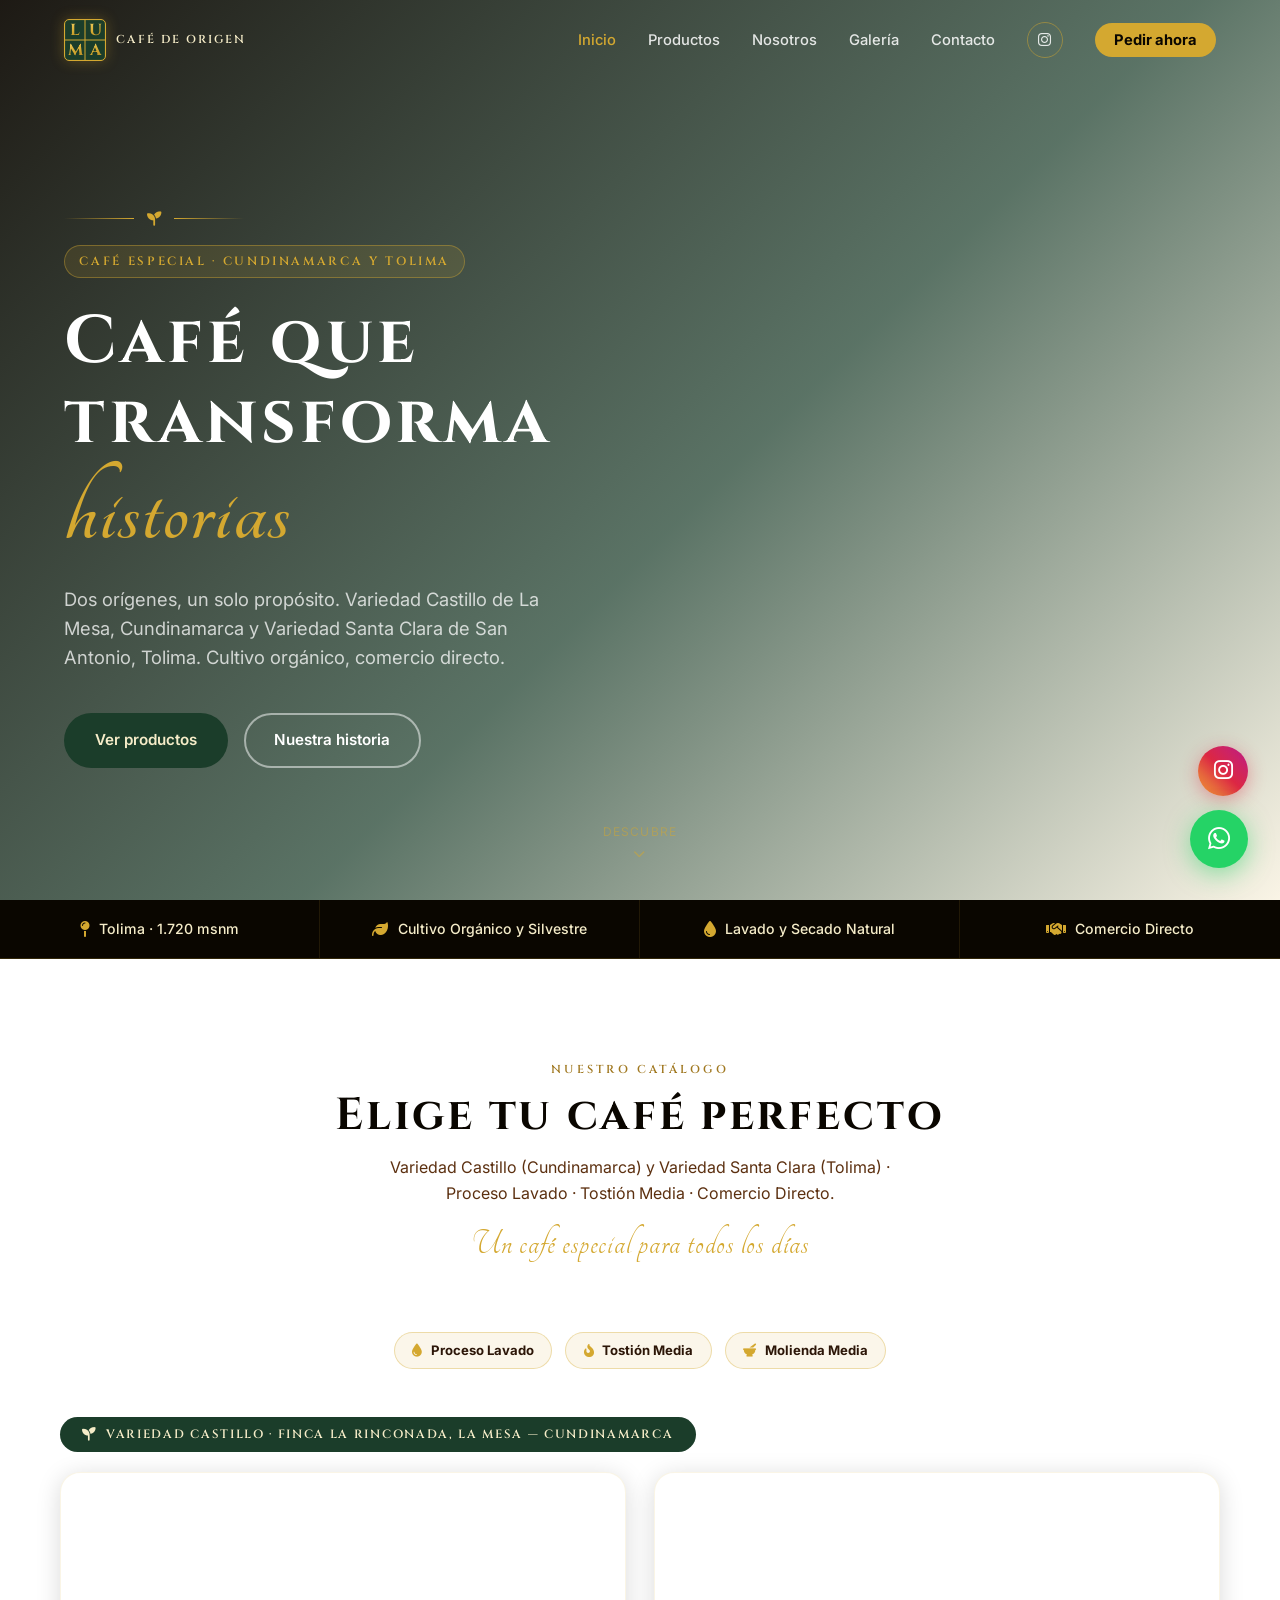
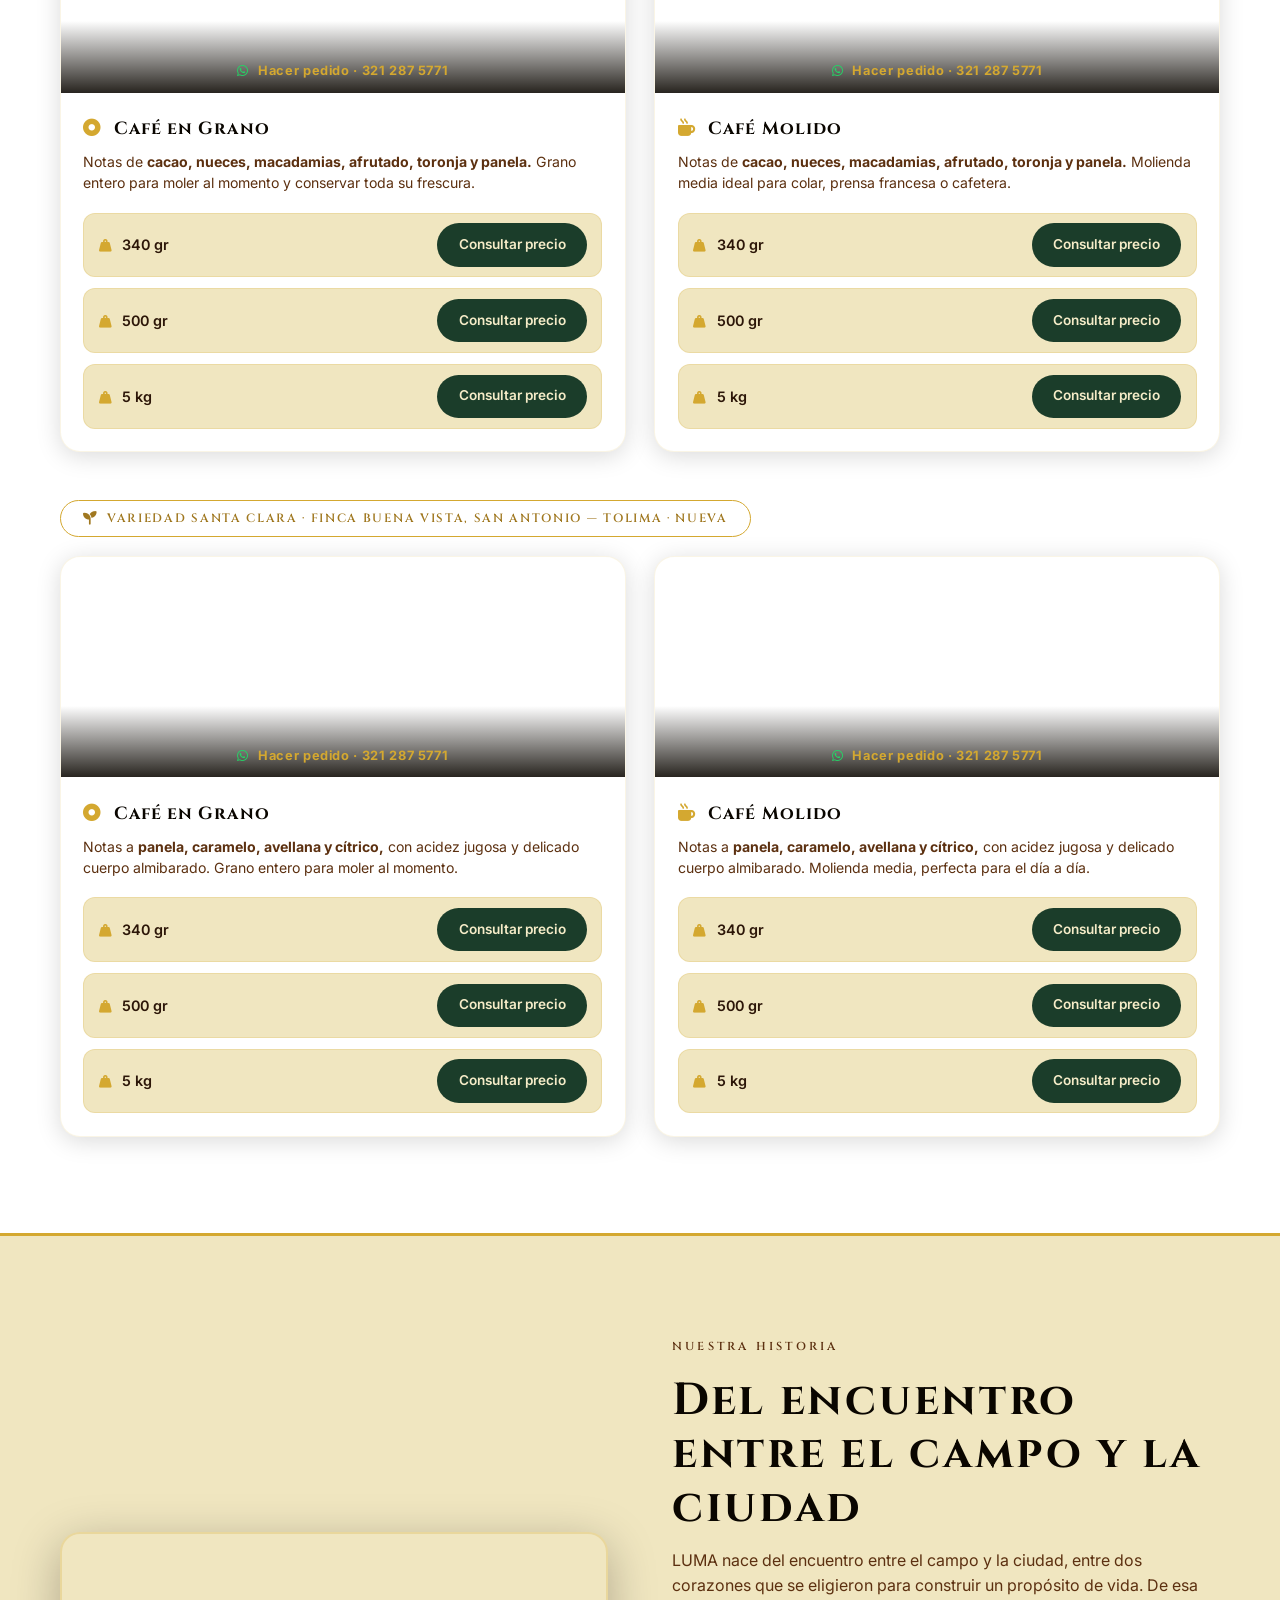
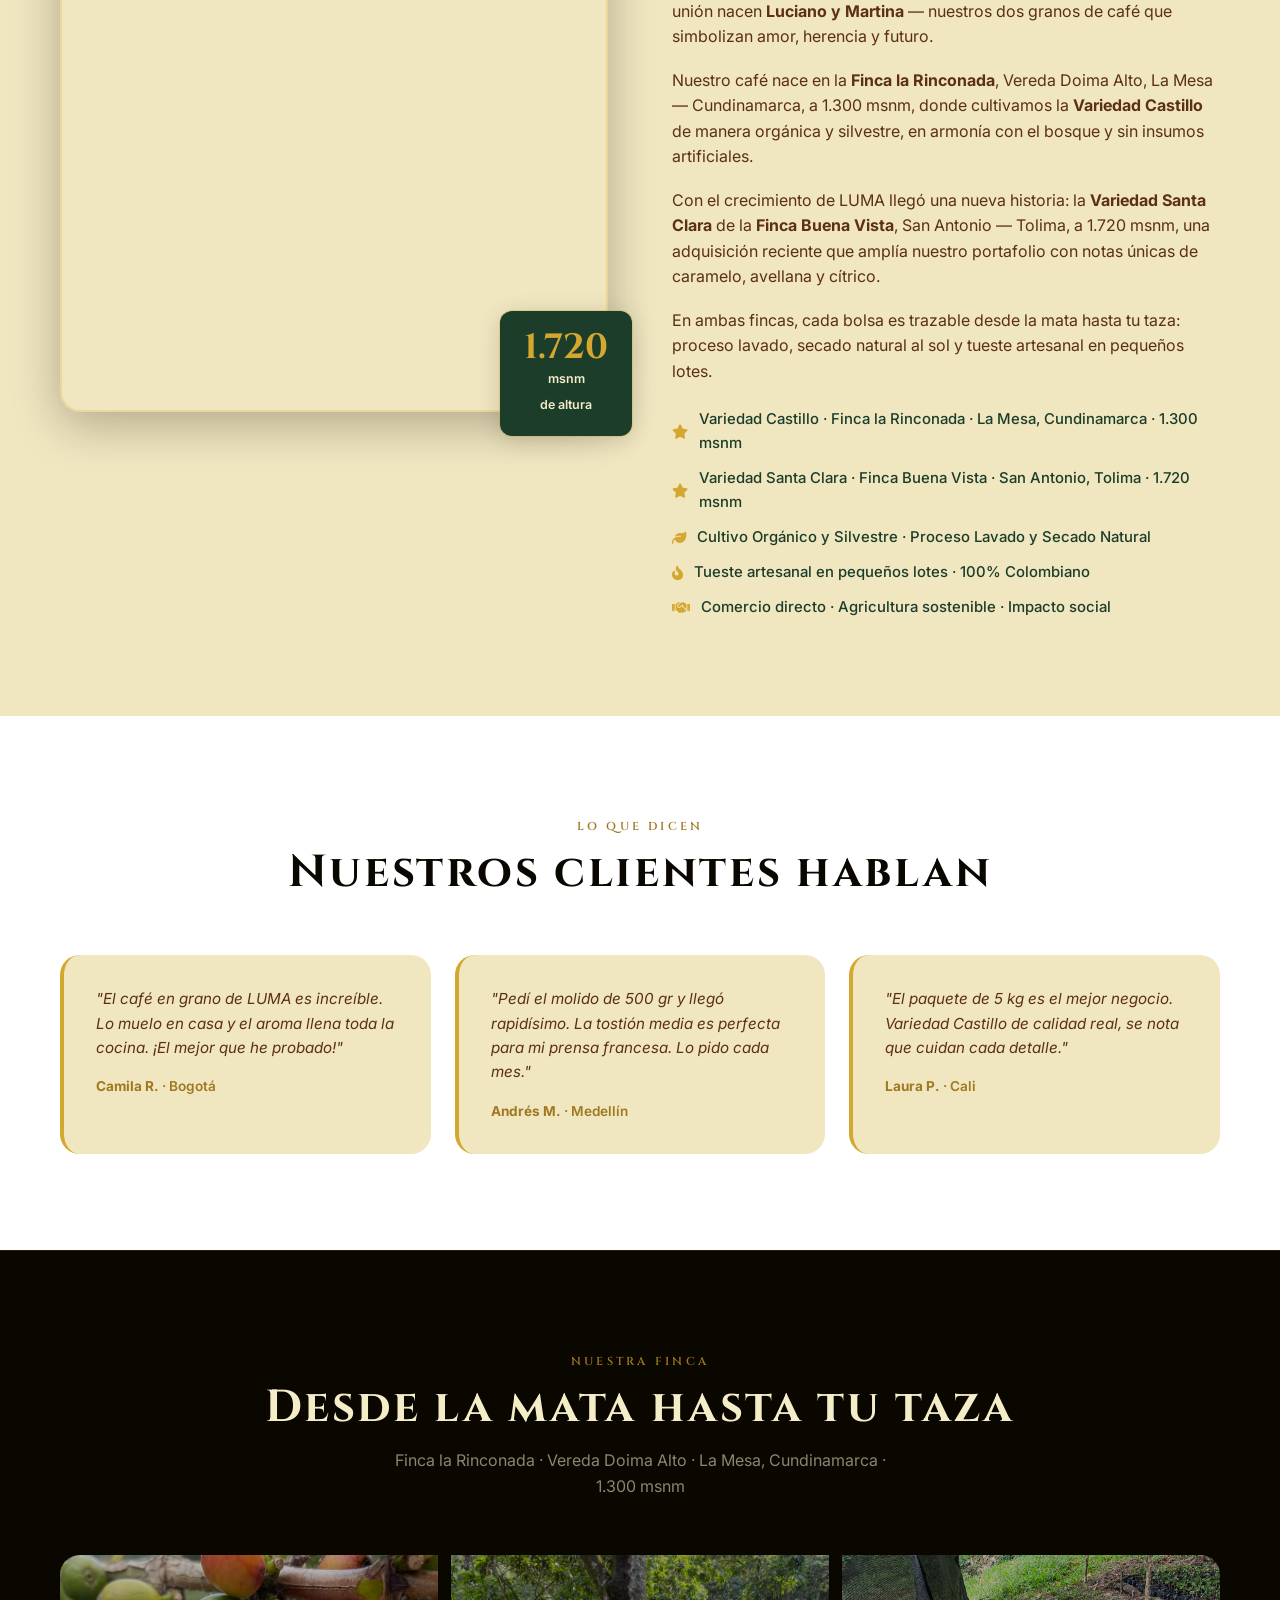
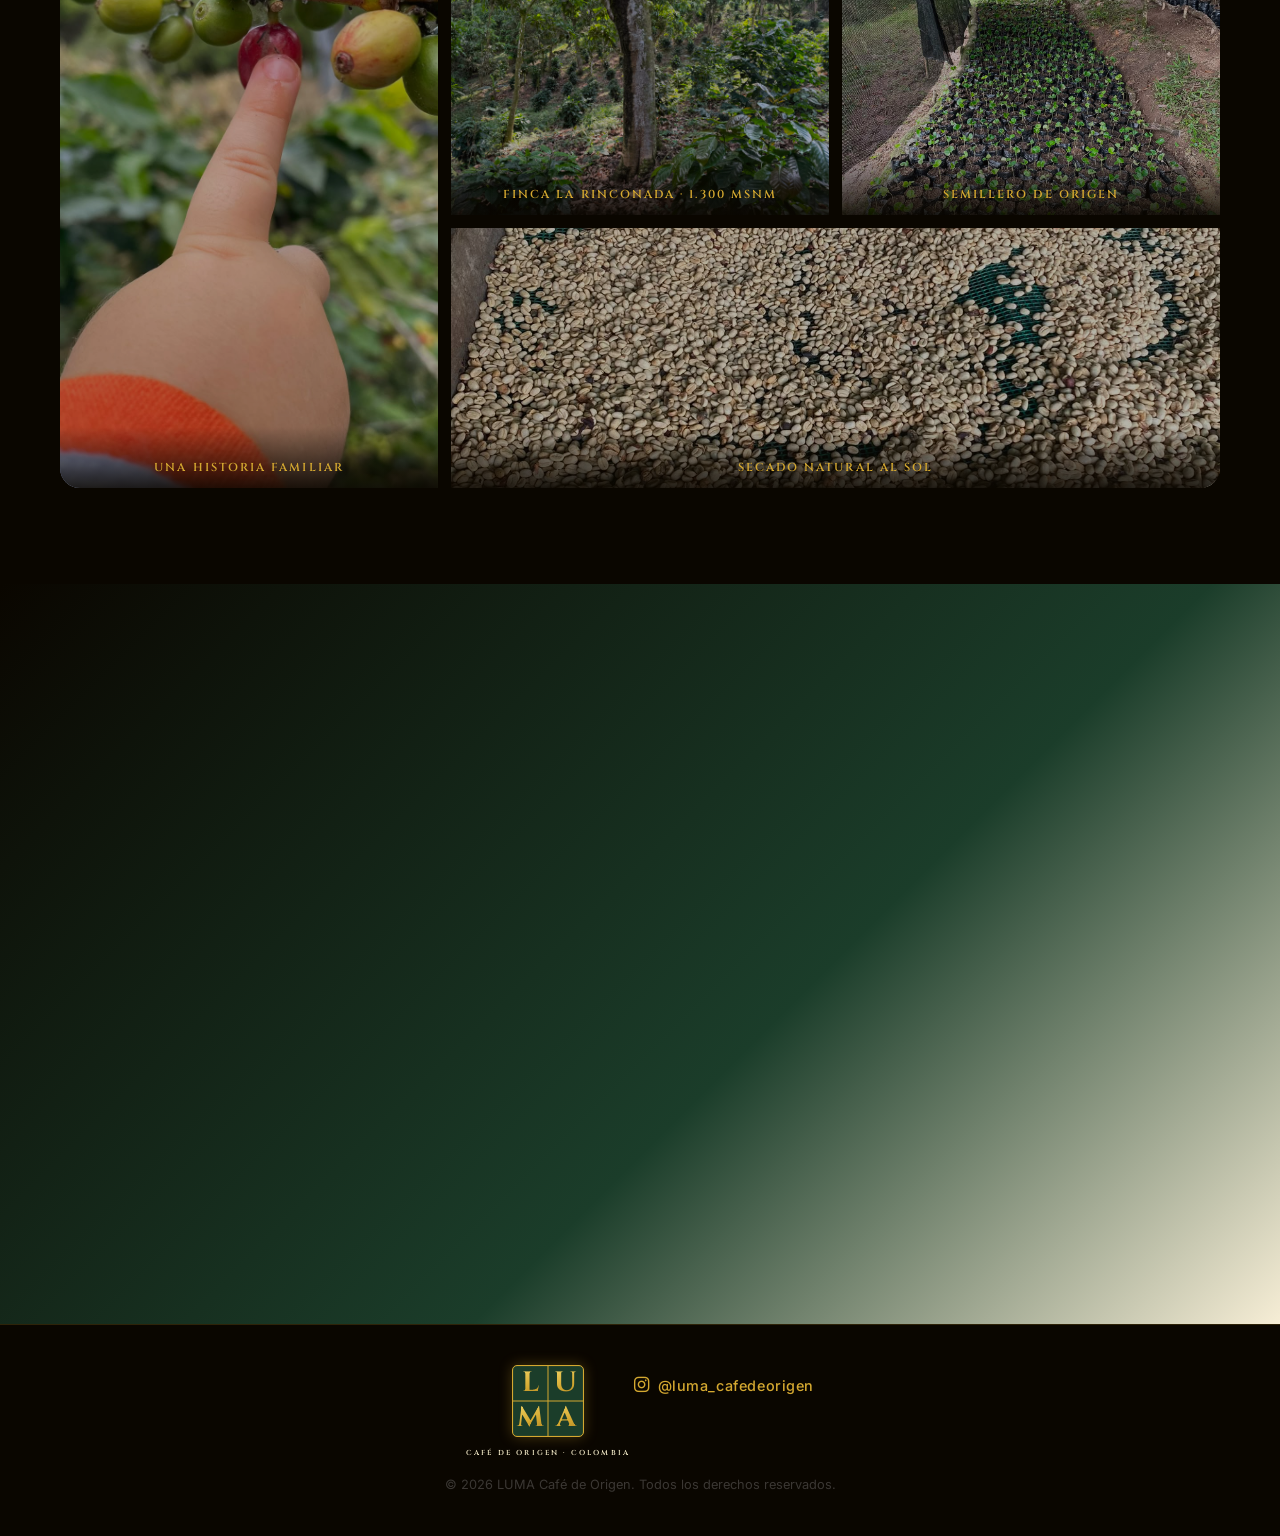
==== LUMA-CAFE-DE-ORIGEN/index.html @ 2eb6f412 "Add files via upload Add LUMA files at root" ====
<!DOCTYPE html>
<html lang="es">
<head>
  <meta charset="UTF-8" />
  <meta name="viewport" content="width=device-width, initial-scale=1.0" />
  <title>LUMA · Café de Origen</title>
  <meta name="description" content="LUMA Café de Origen — Granos seleccionados, tostados con amor. Descubre el sabor auténtico del café de origen." />
  <link rel="preconnect" href="https://fonts.googleapis.com" />
  <link rel="preconnect" href="https://fonts.gstatic.com" crossorigin />
  <link href="https://fonts.googleapis.com/css2?family=Cinzel:wght@400;600;700;900&family=Cinzel+Decorative:wght@700;900&family=Tangerine:wght@700&family=Inter:wght@300;400;500;600&display=swap" rel="stylesheet" />
  <link rel="stylesheet" href="https://cdnjs.cloudflare.com/ajax/libs/font-awesome/6.5.0/css/all.min.css" />
  <link rel="stylesheet" href="css/styles.css" />
</head>
<body>

  <!-- NAV -->
  <nav class="nav" id="nav">
    <a href="#inicio" class="nav__logo">
      <span class="logo-grid">
        <span class="logo-grid__cell">L</span>
        <span class="logo-grid__cell">U</span>
        <span class="logo-grid__cell">M</span>
        <span class="logo-grid__cell">A</span>
      </span>
      <span class="logo-wordmark">Café de Origen</span>
    </a>
    <button class="nav__toggle" id="navToggle" aria-label="Abrir menú">
      <span></span><span></span><span></span>
    </button>
    <ul class="nav__links" id="navLinks">
      <li><a href="#inicio">Inicio</a></li>
      <li><a href="#productos">Productos</a></li>
      <li><a href="#nosotros">Nosotros</a></li>
      <li><a href="#galeria">Galería</a></li>
      <li><a href="#contacto">Contacto</a></li>
      <li><a href="https://instagram.com/luma_cafedeorigen" target="_blank" rel="noopener" class="nav__ig" aria-label="Instagram"><i class="fa-brands fa-instagram"></i></a></li>
      <li><a href="#contacto" class="nav__cta">Pedir ahora</a></li>
    </ul>
  </nav>

  <!-- HERO -->
  <section class="hero" id="inicio">
    <div class="hero__overlay"></div>
    <div class="hero__content">
      <div class="hero__ornament">
        <span></span><i class="fa-solid fa-seedling"></i><span></span>
      </div>
      <p class="hero__label">Café Especial · Cundinamarca y Tolima</p>
      <h1 class="hero__title">Café que transforma<br /><em>historias</em></h1>
      <p class="hero__subtitle">Dos orígenes, un solo propósito. Variedad Castillo de La Mesa, Cundinamarca y Variedad Santa Clara de San Antonio, Tolima. Cultivo orgánico, comercio directo.</p>
      <div class="hero__actions">
        <a href="#productos" class="btn btn--primary">Ver productos</a>
        <a href="#nosotros" class="btn btn--ghost">Nuestra historia</a>
      </div>
    </div>
    <div class="hero__scroll">
      <span>Descubre</span>
      <i class="fa-solid fa-chevron-down"></i>
    </div>
  </section>

  <!-- BAND -->
  <div class="band">
    <div class="band__item"><i class="fa-solid fa-map-pin"></i> Tolima · 1.720 msnm</div>
    <div class="band__item"><i class="fa-solid fa-leaf"></i> Cultivo Orgánico y Silvestre</div>
    <div class="band__item"><i class="fa-solid fa-droplet"></i> Lavado y Secado Natural</div>
    <div class="band__item"><i class="fa-solid fa-handshake"></i> Comercio Directo</div>
  </div>

  <!-- PRODUCTOS -->
  <section class="section" id="productos">
    <div class="container">
      <div class="section__header">
        <p class="section__label">Nuestro catálogo</p>
        <h2 class="section__title">Elige tu café perfecto</h2>
        <p class="section__sub">Variedad Castillo (Cundinamarca) y Variedad Santa Clara (Tolima) · Proceso Lavado · Tostión Media · Comercio Directo.</p>
        <p class="section__everyday">Un café especial para todos los días</p>
      </div>
      <div class="product__specs-banner">
        <span><i class="fa-solid fa-droplet"></i> Proceso Lavado</span>
        <span><i class="fa-solid fa-fire-flame-curved"></i> Tostión Media</span>
        <span><i class="fa-solid fa-mortar-pestle"></i> Molienda Media</span>
      </div>

      <!-- VARIEDAD CASTILLO -->
      <div class="variety-group">
        <div class="variety-header">
          <span class="variety-tag"><i class="fa-solid fa-seedling"></i> Variedad Castillo · Finca la Rinconada, La Mesa — Cundinamarca</span>
        </div>
        <div class="products__grid products__grid--two">

          <article class="card">
            <div class="card__img card__img--grano">
              <a class="card__order-cta" href="https://wa.me/573212875771?text=Hola%2C%20quiero%20pedir%20Caf%C3%A9%20LUMA%20Castillo%20en%20Grano%20%F0%9F%99%8C" target="_blank" rel="noopener"><i class="fa-brands fa-whatsapp"></i> Hacer pedido · 321 287 5771</a>
            </div>
            <div class="card__body">
              <h3 class="card__name"><i class="fa-solid fa-circle-dot"></i> Café en Grano</h3>
              <p class="card__desc">Notas de <strong>cacao, nueces, macadamias, afrutado, toronja y panela.</strong> Grano entero para moler al momento y conservar toda su frescura.</p>
              <div class="card__sizes">
                <div class="size-row">
                  <span class="size-label"><i class="fa-solid fa-weight-hanging"></i> 340 gr</span>
                  <a href="https://wa.me/573212875771?text=Hola%2C%20quiero%20consultar%20el%20precio%20del%20Caf%C3%A9%20LUMA%20Castillo%20en%20Grano%20-%20340%20gr%20%F0%9F%99%8C" target="_blank" rel="noopener" class="btn btn--sm">Consultar precio</a>
                </div>
                <div class="size-row">
                  <span class="size-label"><i class="fa-solid fa-weight-hanging"></i> 500 gr</span>
                  <a href="https://wa.me/573212875771?text=Hola%2C%20quiero%20consultar%20el%20precio%20del%20Caf%C3%A9%20LUMA%20Castillo%20en%20Grano%20-%20500%20gr%20%F0%9F%99%8C" target="_blank" rel="noopener" class="btn btn--sm">Consultar precio</a>
                </div>
                <div class="size-row">
                  <span class="size-label"><i class="fa-solid fa-weight-hanging"></i> 5 kg</span>
                  <a href="https://wa.me/573212875771?text=Hola%2C%20quiero%20consultar%20el%20precio%20del%20Caf%C3%A9%20LUMA%20Castillo%20en%20Grano%20-%205%20kg%20%F0%9F%99%8C" target="_blank" rel="noopener" class="btn btn--sm">Consultar precio</a>
                </div>
              </div>
            </div>
          </article>

          <article class="card">
            <div class="card__img card__img--molido">
              <a class="card__order-cta" href="https://wa.me/573212875771?text=Hola%2C%20quiero%20pedir%20Caf%C3%A9%20LUMA%20Castillo%20Molido%20%F0%9F%99%8C" target="_blank" rel="noopener"><i class="fa-brands fa-whatsapp"></i> Hacer pedido · 321 287 5771</a>
            </div>
            <div class="card__body">
              <h3 class="card__name"><i class="fa-solid fa-mug-hot"></i> Café Molido</h3>
              <p class="card__desc">Notas de <strong>cacao, nueces, macadamias, afrutado, toronja y panela.</strong> Molienda media ideal para colar, prensa francesa o cafetera.</p>
              <div class="card__sizes">
                <div class="size-row">
                  <span class="size-label"><i class="fa-solid fa-weight-hanging"></i> 340 gr</span>
                  <a href="https://wa.me/573212875771?text=Hola%2C%20quiero%20consultar%20el%20precio%20del%20Caf%C3%A9%20LUMA%20Castillo%20Molido%20-%20340%20gr%20%F0%9F%99%8C" target="_blank" rel="noopener" class="btn btn--sm">Consultar precio</a>
                </div>
                <div class="size-row">
                  <span class="size-label"><i class="fa-solid fa-weight-hanging"></i> 500 gr</span>
                  <a href="https://wa.me/573212875771?text=Hola%2C%20quiero%20consultar%20el%20precio%20del%20Caf%C3%A9%20LUMA%20Castillo%20Molido%20-%20500%20gr%20%F0%9F%99%8C" target="_blank" rel="noopener" class="btn btn--sm">Consultar precio</a>
                </div>
                <div class="size-row">
                  <span class="size-label"><i class="fa-solid fa-weight-hanging"></i> 5 kg</span>
                  <a href="https://wa.me/573212875771?text=Hola%2C%20quiero%20consultar%20el%20precio%20del%20Caf%C3%A9%20LUMA%20Castillo%20Molido%20-%205%20kg%20%F0%9F%99%8C" target="_blank" rel="noopener" class="btn btn--sm">Consultar precio</a>
                </div>
              </div>
            </div>
          </article>

        </div>
      </div>

      <!-- VARIEDAD SANTA CLARA -->
      <div class="variety-group">
        <div class="variety-header">
          <span class="variety-tag variety-tag--alt"><i class="fa-solid fa-seedling"></i> Variedad Santa Clara · Finca Buena Vista, San Antonio — Tolima · Nueva</span>
        </div>
        <div class="products__grid products__grid--two">

          <article class="card">
            <div class="card__img card__img--sc-grano">
              <a class="card__order-cta" href="https://wa.me/573212875771?text=Hola%2C%20quiero%20pedir%20Caf%C3%A9%20LUMA%20Santa%20Clara%20en%20Grano%20%F0%9F%99%8C" target="_blank" rel="noopener"><i class="fa-brands fa-whatsapp"></i> Hacer pedido · 321 287 5771</a>
            </div>
            <div class="card__body">
              <h3 class="card__name"><i class="fa-solid fa-circle-dot"></i> Café en Grano</h3>
              <p class="card__desc">Notas a <strong>panela, caramelo, avellana y cítrico,</strong> con acidez jugosa y delicado cuerpo almibarado. Grano entero para moler al momento.</p>
              <div class="card__sizes">
                <div class="size-row">
                  <span class="size-label"><i class="fa-solid fa-weight-hanging"></i> 340 gr</span>
                  <a href="https://wa.me/573212875771?text=Hola%2C%20quiero%20consultar%20el%20precio%20del%20Caf%C3%A9%20LUMA%20Santa%20Clara%20en%20Grano%20-%20340%20gr%20%F0%9F%99%8C" target="_blank" rel="noopener" class="btn btn--sm">Consultar precio</a>
                </div>
                <div class="size-row">
                  <span class="size-label"><i class="fa-solid fa-weight-hanging"></i> 500 gr</span>
                  <a href="https://wa.me/573212875771?text=Hola%2C%20quiero%20consultar%20el%20precio%20del%20Caf%C3%A9%20LUMA%20Santa%20Clara%20en%20Grano%20-%20500%20gr%20%F0%9F%99%8C" target="_blank" rel="noopener" class="btn btn--sm">Consultar precio</a>
                </div>
                <div class="size-row">
                  <span class="size-label"><i class="fa-solid fa-weight-hanging"></i> 5 kg</span>
                  <a href="https://wa.me/573212875771?text=Hola%2C%20quiero%20consultar%20el%20precio%20del%20Caf%C3%A9%20LUMA%20Santa%20Clara%20en%20Grano%20-%205%20kg%20%F0%9F%99%8C" target="_blank" rel="noopener" class="btn btn--sm">Consultar precio</a>
                </div>
              </div>
            </div>
          </article>

          <article class="card">
            <div class="card__img card__img--sc-molido">
              <a class="card__order-cta" href="https://wa.me/573212875771?text=Hola%2C%20quiero%20pedir%20Caf%C3%A9%20LUMA%20Santa%20Clara%20Molido%20%F0%9F%99%8C" target="_blank" rel="noopener"><i class="fa-brands fa-whatsapp"></i> Hacer pedido · 321 287 5771</a>
            </div>
            <div class="card__body">
              <h3 class="card__name"><i class="fa-solid fa-mug-hot"></i> Café Molido</h3>
              <p class="card__desc">Notas a <strong>panela, caramelo, avellana y cítrico,</strong> con acidez jugosa y delicado cuerpo almibarado. Molienda media, perfecta para el día a día.</p>
              <div class="card__sizes">
                <div class="size-row">
                  <span class="size-label"><i class="fa-solid fa-weight-hanging"></i> 340 gr</span>
                  <a href="https://wa.me/573212875771?text=Hola%2C%20quiero%20consultar%20el%20precio%20del%20Caf%C3%A9%20LUMA%20Santa%20Clara%20Molido%20-%20340%20gr%20%F0%9F%99%8C" target="_blank" rel="noopener" class="btn btn--sm">Consultar precio</a>
                </div>
                <div class="size-row">
                  <span class="size-label"><i class="fa-solid fa-weight-hanging"></i> 500 gr</span>
                  <a href="https://wa.me/573212875771?text=Hola%2C%20quiero%20consultar%20el%20precio%20del%20Caf%C3%A9%20LUMA%20Santa%20Clara%20Molido%20-%20500%20gr%20%F0%9F%99%8C" target="_blank" rel="noopener" class="btn btn--sm">Consultar precio</a>
                </div>
                <div class="size-row">
                  <span class="size-label"><i class="fa-solid fa-weight-hanging"></i> 5 kg</span>
                  <a href="https://wa.me/573212875771?text=Hola%2C%20quiero%20consultar%20el%20precio%20del%20Caf%C3%A9%20LUMA%20Santa%20Clara%20Molido%20-%205%20kg%20%F0%9F%99%8C" target="_blank" rel="noopener" class="btn btn--sm">Consultar precio</a>
                </div>
              </div>
            </div>
          </article>

        </div>
      </div>
    </div>
  </section>

  <!-- NOSOTROS -->
  <section class="about" id="nosotros">
    <div class="container about__grid">
      <div class="about__visual">
        <div class="about__img-wrap">
          <div class="about__img"></div>
          <div class="about__badge-stat">
            <span class="about__num">1.720</span>
            <span class="about__txt">msnm<br/>de altura</span>
          </div>
        </div>
      </div>
      <div class="about__text">
        <p class="section__label">Nuestra historia</p>
        <h2 class="section__title">Del encuentro entre el campo y la ciudad</h2>
        <p>LUMA nace del encuentro entre el campo y la ciudad, entre dos corazones que se eligieron para construir un propósito de vida. De esa unión nacen <strong>Luciano y Martina</strong> — nuestros dos granos de café que simbolizan amor, herencia y futuro.</p>
        <p>Nuestro café nace en la <strong>Finca la Rinconada</strong>, Vereda Doima Alto, La Mesa — Cundinamarca, a 1.300 msnm, donde cultivamos la <strong>Variedad Castillo</strong> de manera orgánica y silvestre, en armonía con el bosque y sin insumos artificiales.</p>
        <p>Con el crecimiento de LUMA llegó una nueva historia: la <strong>Variedad Santa Clara</strong> de la <strong>Finca Buena Vista</strong>, San Antonio — Tolima, a 1.720 msnm, una adquisición reciente que amplía nuestro portafolio con notas únicas de caramelo, avellana y cítrico.</p>
        <p>En ambas fincas, cada bolsa es trazable desde la mata hasta tu taza: proceso lavado, secado natural al sol y tueste artesanal en pequeños lotes.</p>
        <ul class="about__values">
          <li><i class="fa-solid fa-star"></i> Variedad Castillo · Finca la Rinconada · La Mesa, Cundinamarca · 1.300 msnm</li>
          <li><i class="fa-solid fa-star"></i> Variedad Santa Clara · Finca Buena Vista · San Antonio, Tolima · 1.720 msnm</li>
          <li><i class="fa-solid fa-leaf"></i> Cultivo Orgánico y Silvestre · Proceso Lavado y Secado Natural</li>
          <li><i class="fa-solid fa-fire-flame-curved"></i> Tueste artesanal en pequeños lotes · 100% Colombiano</li>
          <li><i class="fa-solid fa-handshake"></i> Comercio directo · Agricultura sostenible · Impacto social</li>
        </ul>
      </div>
    </div>
  </section>

  <!-- TESTIMONIOS -->
  <section class="section testimonials">
    <div class="container">
      <div class="section__header">
        <p class="section__label">Lo que dicen</p>
        <h2 class="section__title">Nuestros clientes hablan</h2>
      </div>
      <div class="testimonials__grid">
        <blockquote class="testi">
          <p>"El café en grano de LUMA es increíble. Lo muelo en casa y el aroma llena toda la cocina. ¡El mejor que he probado!"</p>
          <footer><strong>Camila R.</strong> · Bogotá</footer>
        </blockquote>
        <blockquote class="testi">
          <p>"Pedí el molido de 500 gr y llegó rapidísimo. La tostión media es perfecta para mi prensa francesa. Lo pido cada mes."</p>
          <footer><strong>Andrés M.</strong> · Medellín</footer>
        </blockquote>
        <blockquote class="testi">
          <p>"El paquete de 5 kg es el mejor negocio. Variedad Castillo de calidad real, se nota que cuidan cada detalle."</p>
          <footer><strong>Laura P.</strong> · Cali</footer>
        </blockquote>
      </div>
    </div>
  </section>

  <!-- GALERÍA -->
  <section class="gallery" id="galeria">
    <div class="container">
      <div class="section__header">
        <p class="section__label">Nuestra finca</p>
        <h2 class="section__title">Desde la mata hasta tu taza</h2>
        <p class="section__sub">Finca la Rinconada · Vereda Doima Alto · La Mesa, Cundinamarca · 1.300 msnm</p>
      </div>
      <div class="gallery__grid">
        <div class="gallery__item gallery__item--tall" style="background-image:url('Imagenes/galeria-nino-cereza.jpeg')">
          <div class="gallery__caption">Una historia familiar</div>
        </div>
        <div class="gallery__item" style="background-image:url('Imagenes/galeria-nino.jpeg')">
          <div class="gallery__caption">Finca La Rinconada · 1.300 msnm</div>
        </div>
        <div class="gallery__item" style="background-image:url('Imagenes/galeria-frutos.jpeg')">
          <div class="gallery__caption">Semillero de origen</div>
        </div>
        <div class="gallery__item gallery__item--wide" style="background-image:url('Imagenes/galeria-secado.jpeg')">
          <div class="gallery__caption">Secado natural al sol</div>
        </div>
      </div>
    </div>
  </section>

  <!-- CONTACTO -->
  <section class="contact" id="contacto">
    <div class="container contact__grid">
      <div class="contact__info">
        <p class="section__label">¿Listo para pedir?</p>
        <h2 class="section__title" style="color:#fff;">Escríbenos<br/>por WhatsApp</h2>
        <p style="color:rgba(255,255,255,0.75);">Atendemos pedidos, consultas y envíos personalizados. Respuesta rápida garantizada.</p>
        <a href="https://wa.me/573212875771?text=Hola%2C%20quiero%20pedir%20caf%C3%A9%20LUMA%20%F0%9F%98%8A" target="_blank" rel="noopener" class="btn btn--whatsapp">
          <i class="fa-brands fa-whatsapp"></i> Abrir WhatsApp
        </a>
        <div class="contact__social">
          <a href="https://instagram.com/luma_cafedeorigen" target="_blank" rel="noopener" class="contact__ig-link" aria-label="Instagram">
            <i class="fa-brands fa-instagram"></i>
            <span>@luma_cafedeorigen</span>
          </a>
        </div>
      </div>
      <form class="contact__form" id="contactForm">
        <h3>Envíanos un mensaje</h3>
        <div class="form__group">
          <label for="nombre">Nombre</label>
          <input type="text" id="nombre" name="nombre" placeholder="Tu nombre" required />
        </div>
        <div class="form__group">
          <label for="email">Correo</label>
          <input type="email" id="email" name="email" placeholder="tu@correo.com" required />
        </div>
        <div class="form__group">
          <label for="mensaje">Mensaje</label>
          <textarea id="mensaje" name="mensaje" rows="4" placeholder="¿Qué café te interesa?" required></textarea>
        </div>
        <button type="submit" class="btn btn--primary btn--full">Enviar mensaje <i class="fa-solid fa-paper-plane"></i></button>
        <p class="form__notice" id="formNotice"></p>
      </form>
    </div>
  </section>

  <!-- FOOTER -->
  <footer class="footer">
    <div class="container footer__inner">
      <div class="footer__logo">
        <span class="logo-grid logo-grid--lg">
          <span class="logo-grid__cell">L</span>
          <span class="logo-grid__cell">U</span>
          <span class="logo-grid__cell">M</span>
          <span class="logo-grid__cell">A</span>
        </span>
        <span class="logo-wordmark">Café de Origen · Colombia</span>
      </div>
      <a href="https://instagram.com/luma_cafedeorigen" target="_blank" rel="noopener" class="footer__ig">
        <i class="fa-brands fa-instagram"></i> @luma_cafedeorigen
      </a>
      <p class="footer__copy">&copy; 2026 LUMA Café de Origen. Todos los derechos reservados.</p>
    </div>
  </footer>

  <!-- WhatsApp float -->
  <a href="https://instagram.com/luma_cafedeorigen" target="_blank" rel="noopener" class="ig-float" aria-label="Instagram @luma_cafedeorigen">
    <i class="fa-brands fa-instagram"></i>
  </a>

  <a href="https://wa.me/573212875771?text=Hola%2C%20quiero%20pedir%20caf%C3%A9%20LUMA%20%F0%9F%98%8A" target="_blank" rel="noopener" class="whatsapp-float" aria-label="Hacer pedido por WhatsApp">
    <i class="fa-brands fa-whatsapp"></i>
    <span class="whatsapp-float__label">Pedir ahora</span>
  </a>

  <script src="js/main.js"></script>
</body>
</html>
---- LUMA-CAFE-DE-ORIGEN/css/styles.css ----
/* ===== VARIABLES — LUMA Brand Identity (alineado etiqueta) ===== */
:root {
  --dark-bg:    #0A0600;
  --brown-txt:  #2C1608;
  --brown-mid:  #5C3010;
  --green-logo: #1B3D2A;
  --green-light:#2D5A42;
  --gold-hi:    #F7DC6F;
  --gold-mid:   #D4A830;
  --gold-lo:    #A07820;
  --cream-bg:   #F0E6C0;
  --cream-text: #F5ECC8;
  --white:      #FFFFFF;
  --green-wa:   #25D366;

  --font-display: 'Cinzel Decorative', serif;
  --font-serif:   'Cinzel', serif;
  --font-script:  'Tangerine', cursive;
  --font-sans:    'Inter', system-ui, sans-serif;

  --radius:    12px;
  --radius-lg: 20px;
  --shadow:    0 4px 24px rgba(10,6,0,.15);
  --shadow-lg: 0 12px 48px rgba(10,6,0,.28);
  --transition: .3s ease;
}

/* ===== RESET ===== */
*, *::before, *::after { box-sizing: border-box; margin: 0; padding: 0; }
html { scroll-behavior: smooth; }
body {
  font-family: var(--font-sans);
  color: var(--brown-txt);
  background: var(--white);
  line-height: 1.6;
  overflow-x: hidden;
}
img { max-width: 100%; display: block; }
a { text-decoration: none; color: inherit; }
ul { list-style: none; }

/* ===== CONTAINER ===== */
.container {
  width: min(1160px, 92%);
  margin-inline: auto;
}

/* ===== BUTTONS ===== */
.btn {
  display: inline-flex;
  align-items: center;
  gap: .5rem;
  padding: .85rem 1.8rem;
  border-radius: 50px;
  font-family: var(--font-sans);
  font-weight: 600;
  font-size: .95rem;
  cursor: pointer;
  transition: transform var(--transition), box-shadow var(--transition), background var(--transition);
  border: 2px solid transparent;
}
.btn:hover { transform: translateY(-2px); }
.btn--primary {
  background: var(--green-logo);
  color: var(--cream-text);
}
.btn--primary:hover { background: var(--green-light); box-shadow: 0 8px 24px rgba(27,61,42,.4); }
.btn--ghost {
  background: transparent;
  color: var(--white);
  border-color: rgba(255,255,255,.5);
}
.btn--ghost:hover { background: rgba(255,255,255,.1); border-color: var(--white); }
.btn--sm {
  padding: .55rem 1.2rem;
  font-size: .85rem;
  background: var(--green-logo);
  color: var(--cream-text);
}
.btn--sm:hover { background: var(--green-light); }
.btn--whatsapp {
  background: var(--green-wa);
  color: var(--white);
  font-size: 1.05rem;
  padding: 1rem 2rem;
  margin-top: 1.5rem;
}
.btn--whatsapp:hover { background: #1ebe5d; box-shadow: 0 8px 24px rgba(37,211,102,.4); }
.btn--full { width: 100%; justify-content: center; }

/* ===== NAV ===== */
.nav {
  position: fixed;
  top: 0; left: 0; right: 0;
  z-index: 1000;
  display: flex;
  align-items: center;
  justify-content: space-between;
  padding: 1.2rem 5%;
  transition: background var(--transition), box-shadow var(--transition), padding var(--transition);
}
.nav.scrolled {
  background: rgba(10,6,0,.96);
  backdrop-filter: blur(14px);
  box-shadow: 0 4px 24px rgba(212,168,48,.1);
  padding: .8rem 5%;
}
.nav__logo { display: flex; align-items: center; gap: .65rem; }

/* === LOGO GRID (cuadrícula L·U·M·A) === */
.logo-grid {
  display: grid;
  grid-template-columns: 1fr 1fr;
  grid-template-rows: 1fr 1fr;
  width: 42px;
  height: 42px;
  background: var(--green-logo);
  border: 1.5px solid var(--gold-mid);
  border-radius: 5px;
  position: relative;
  box-shadow: 0 0 14px rgba(212,168,48,.3), inset 0 0 0 .5px rgba(212,168,48,.15);
  flex-shrink: 0;
}
.logo-grid::before {
  content: '';
  position: absolute;
  top: 0; left: 50%;
  width: 1px; height: 100%;
  background: var(--gold-mid);
  transform: translateX(-50%);
  z-index: 1;
}
.logo-grid::after {
  content: '';
  position: absolute;
  left: 0; top: 50%;
  width: 100%; height: 1px;
  background: var(--gold-mid);
  transform: translateY(-50%);
  z-index: 1;
}
.logo-grid__cell {
  display: flex;
  align-items: center;
  justify-content: center;
  font-family: var(--font-serif);
  font-size: 1rem;
  font-weight: 700;
  background: linear-gradient(160deg, var(--gold-hi) 0%, var(--gold-mid) 55%, var(--gold-lo) 100%);
  -webkit-background-clip: text;
  -webkit-text-fill-color: transparent;
  background-clip: text;
  position: relative;
  z-index: 2;
  line-height: 1;
}
.logo-grid--lg { width: 72px; height: 72px; }
.logo-grid--lg .logo-grid__cell { font-size: 1.75rem; }

.logo-wordmark {
  font-family: var(--font-serif);
  font-size: .72rem;
  font-weight: 600;
  color: var(--cream-text);
  letter-spacing: .18em;
  text-transform: uppercase;
}
.nav__links a.active { color: var(--gold-mid) !important; }
.nav__links {
  display: flex;
  align-items: center;
  gap: 2rem;
}
.nav__links a {
  color: rgba(255,255,255,.85);
  font-size: .92rem;
  font-weight: 500;
  transition: color var(--transition);
}
.nav__links a:hover { color: var(--gold-mid); }
.nav__cta {
  background: var(--gold-mid) !important;
  color: var(--dark-bg) !important;
  padding: .5rem 1.2rem;
  border-radius: 50px;
  font-weight: 700 !important;
}
.nav__cta:hover { background: var(--gold-hi) !important; color: var(--dark-bg) !important; }
.nav__toggle {
  display: none;
  flex-direction: column;
  gap: 5px;
  background: none;
  border: none;
  cursor: pointer;
  padding: 4px;
}
.nav__toggle span {
  display: block;
  width: 24px; height: 2px;
  background: var(--gold-mid);
  border-radius: 2px;
  transition: var(--transition);
}

/* ===== HERO ===== */
.hero {
  position: relative;
  min-height: 100vh;
  display: flex;
  align-items: center;
  background:
    url('https://images.unsplash.com/photo-1447933601403-0c6688de566e?w=1800&q=80') center/cover no-repeat;
}
.hero__overlay {
  position: absolute;
  inset: 0;
  background: linear-gradient(135deg, rgba(10,6,0,.92) 0%, rgba(27,61,42,.72) 55%, rgba(212,168,48,.12) 100%);
}
.hero__content {
  position: relative;
  z-index: 1;
  max-width: 680px;
  padding: 0 5%;
  margin-top: 80px;
}
.hero__ornament {
  display: flex;
  align-items: center;
  gap: .8rem;
  margin-bottom: 1.2rem;
}
.hero__ornament span {
  flex: 1;
  max-width: 70px;
  height: 1px;
  background: linear-gradient(90deg, transparent, var(--gold-mid));
}
.hero__ornament span:last-child {
  background: linear-gradient(90deg, var(--gold-mid), transparent);
}
.hero__ornament i { color: var(--gold-mid); font-size: .9rem; }
.hero__label {
  display: inline-block;
  background: rgba(212,168,48,.12);
  border: 1px solid rgba(212,168,48,.4);
  color: var(--gold-mid);
  font-family: var(--font-serif);
  font-size: .75rem;
  font-weight: 600;
  letter-spacing: .22em;
  text-transform: uppercase;
  padding: .35rem .9rem;
  border-radius: 50px;
  margin-bottom: 1.5rem;
}
.hero__title {
  font-family: var(--font-serif);
  font-size: clamp(2.4rem, 5.5vw, 4.2rem);
  color: var(--white);
  line-height: 1.2;
  margin-bottom: 1.2rem;
  letter-spacing: .06em;
}
.hero__title em {
  display: block;
  font-family: var(--font-script);
  font-style: normal;
  font-size: clamp(3.6rem, 8vw, 7rem);
  color: var(--gold-mid);
  line-height: 1;
  letter-spacing: .02em;
}
.hero__subtitle {
  font-size: clamp(1rem, 2vw, 1.15rem);
  color: rgba(255,255,255,.75);
  max-width: 520px;
  margin-bottom: 2.5rem;
}
.hero__actions { display: flex; gap: 1rem; flex-wrap: wrap; }
.hero__scroll {
  position: absolute;
  bottom: 2.5rem;
  left: 50%;
  transform: translateX(-50%);
  display: flex;
  flex-direction: column;
  align-items: center;
  gap: .4rem;
  color: rgba(212,168,48,.5);
  font-size: .75rem;
  letter-spacing: .1em;
  text-transform: uppercase;
  animation: bounce 2s infinite;
}
@keyframes bounce {
  0%,100% { transform: translateX(-50%) translateY(0); }
  50%      { transform: translateX(-50%) translateY(6px); }
}

/* ===== BAND ===== */
.band {
  background: var(--dark-bg);
  border-bottom: 1px solid rgba(212,168,48,.2);
  display: flex;
  justify-content: center;
  flex-wrap: wrap;
  gap: 0;
}
.band__item {
  flex: 1 1 200px;
  display: flex;
  align-items: center;
  justify-content: center;
  gap: .6rem;
  padding: 1.1rem 1.5rem;
  color: var(--cream-text);
  font-size: .88rem;
  font-weight: 500;
  border-right: 1px solid rgba(212,168,48,.12);
}
.band__item:last-child { border-right: none; }
.band__item i { color: var(--gold-mid); font-size: 1rem; }

/* ===== SECTION SHARED ===== */
.section { padding: 6rem 0; }
.section__header { text-align: center; margin-bottom: 3.5rem; }
.section__label {
  display: inline-block;
  color: var(--gold-lo);
  font-family: var(--font-serif);
  font-size: .72rem;
  font-weight: 600;
  letter-spacing: .28em;
  text-transform: uppercase;
  margin-bottom: .6rem;
}
.section__title {
  font-family: var(--font-serif);
  font-size: clamp(1.8rem, 4vw, 2.8rem);
  color: var(--dark-bg);
  line-height: 1.2;
  margin-bottom: .8rem;
  letter-spacing: .06em;
}
.section__sub {
  color: var(--brown-mid);
  max-width: 520px;
  margin-inline: auto;
}
.section__everyday {
  font-family: var(--font-script);
  font-size: 2.4rem;
  color: var(--gold-mid);
  margin-top: .5rem;
  letter-spacing: .02em;
}

/* ===== PRODUCT SPECS BANNER ===== */
.product__specs-banner {
  display: flex;
  justify-content: center;
  flex-wrap: wrap;
  gap: .8rem;
  margin-bottom: 3rem;
}
.product__specs-banner span {
  background: rgba(212,168,48,.1);
  color: var(--brown-txt);
  font-size: .82rem;
  font-weight: 700;
  padding: .45rem 1.1rem;
  border-radius: 50px;
  border: 1px solid rgba(212,168,48,.35);
}
.product__specs-banner i { color: var(--gold-mid); margin-right: .35rem; }

/* ===== PRODUCTS ===== */
.products__grid {
  display: grid;
  grid-template-columns: repeat(auto-fill, minmax(260px, 1fr));
  gap: 1.8rem;
}
.products__grid--two {
  grid-template-columns: repeat(auto-fill, minmax(380px, 1fr));
}
.card {
  background: var(--white);
  border-radius: var(--radius-lg);
  overflow: hidden;
  box-shadow: var(--shadow);
  transition: transform var(--transition), box-shadow var(--transition);
  position: relative;
  border: 1px solid rgba(212,168,48,.12);
}
.card:hover { transform: translateY(-6px); box-shadow: var(--shadow-lg); }
.card__badge {
  position: absolute;
  top: 1rem; left: 1rem;
  background: var(--gold-mid);
  color: var(--dark-bg);
  font-size: .72rem;
  font-weight: 700;
  letter-spacing: .05em;
  text-transform: uppercase;
  padding: .3rem .75rem;
  border-radius: 50px;
  z-index: 1;
}
.card__badge--dark { background: var(--dark-bg); color: var(--gold-mid); }
.card__img {
  height: 200px;
  background-size: cover;
  background-position: center;
  position: relative;
}
.card__order-cta {
  position: absolute;
  bottom: 0; left: 0; right: 0;
  background: linear-gradient(transparent, rgba(10,6,0,.88));
  color: var(--gold-mid);
  font-family: var(--font-sans);
  font-size: .8rem;
  font-weight: 700;
  padding: 2.5rem 1rem .7rem;
  text-align: center;
  letter-spacing: .05em;
  display: block;
  transition: background var(--transition), color var(--transition);
}
.card__order-cta:hover {
  background: linear-gradient(transparent, rgba(10,6,0,.97));
  color: var(--gold-hi);
}
.card__order-cta i { color: #25D366; margin-right: .35rem; }
.card__img--1 { background-image: url('https://images.unsplash.com/photo-1511920170033-f8396924c348?w=600&q=80'); }
.card__img--2 { background-image: url('https://images.unsplash.com/photo-1442512595331-e89e73853f31?w=600&q=80'); }
.card__img--3 { background-image: url('https://images.unsplash.com/photo-1495474472287-4d71bcdd2085?w=600&q=80'); }
.card__img--4 { background-image: url('https://images.unsplash.com/photo-1501339847302-ac426a4a7cbb?w=600&q=80'); }
.card__img--grano     { background-image: url('https://images.unsplash.com/photo-1514432324607-a09d9b4aefdd?w=800&q=80'); height: 220px; }
.card__img--molido    { background-image: url('https://images.unsplash.com/photo-1611854779393-1b2da9d400fe?w=800&q=80'); height: 220px; }
.card__img--sc-grano  { background-image: url('https://images.unsplash.com/photo-1447933601403-0c6688de566e?w=800&q=80'); height: 220px; }
.card__img--sc-molido { background-image: url('https://images.unsplash.com/photo-1495474472287-4d71bcdd2085?w=800&q=80'); height: 220px; }

/* ===== VARIETY GROUPS ===== */
.variety-group { margin-bottom: 3rem; }
.variety-group:last-child { margin-bottom: 0; }
.variety-header {
  display: flex;
  align-items: center;
  margin-bottom: 1.2rem;
}
.variety-tag {
  display: inline-flex;
  align-items: center;
  gap: .5rem;
  background: var(--green-logo);
  color: var(--cream-text);
  font-family: var(--font-serif);
  font-size: .75rem;
  font-weight: 600;
  letter-spacing: .14em;
  text-transform: uppercase;
  padding: .5rem 1.4rem;
  border-radius: 50px;
}
.variety-tag--alt {
  background: transparent;
  color: var(--gold-lo);
  border: 1.5px solid var(--gold-mid);
}
.variety-tag i { font-size: .85rem; }

/* ===== CARD SIZES ===== */
.card__sizes {
  display: flex;
  flex-direction: column;
  gap: .7rem;
  margin-top: 1.2rem;
}
.size-row {
  display: flex;
  align-items: center;
  justify-content: space-between;
  padding: .6rem .9rem;
  background: var(--cream-bg);
  border-radius: var(--radius);
  border: 1px solid rgba(212,168,48,.2);
}
.size-label {
  font-weight: 600;
  font-size: .9rem;
  color: var(--brown-txt);
}
.size-label i { color: var(--gold-mid); margin-right: .4rem; font-size: .8rem; }
.card__body { padding: 1.4rem; }
.card__origin {
  font-size: .78rem;
  color: var(--brown-mid);
  margin-bottom: .5rem;
}
.card__origin i { color: var(--gold-mid); margin-right: .25rem; }
.card__name {
  font-family: var(--font-serif);
  font-size: 1.1rem;
  color: var(--dark-bg);
  margin-bottom: .5rem;
  letter-spacing: .06em;
}
.card__name i { color: var(--gold-mid); margin-right: .4rem; }
.card__desc {
  font-size: .88rem;
  color: var(--brown-mid);
  line-height: 1.5;
  margin-bottom: 1.2rem;
}
.card__footer {
  display: flex;
  align-items: center;
  justify-content: space-between;
}
.card__price {
  font-weight: 700;
  color: var(--dark-bg);
  font-size: .95rem;
}

/* ===== ABOUT ===== */
.about {
  background: var(--cream-bg);
  padding: 6rem 0;
  border-top: 3px solid var(--gold-mid);
}
.about__grid {
  display: grid;
  grid-template-columns: 1fr 1fr;
  gap: 4rem;
  align-items: center;
}
.about__img-wrap {
  position: relative;
  display: inline-block;
  width: 100%;
}
.about__img {
  height: 480px;
  border-radius: var(--radius-lg);
  background: url('https://images.unsplash.com/photo-1559525839-8f275eef9261?w=800&q=80') center/cover;
  box-shadow: var(--shadow-lg);
  border: 2px solid rgba(212,168,48,.25);
}
.about__badge-stat {
  position: absolute;
  bottom: -1.5rem; right: -1.5rem;
  background: var(--green-logo);
  color: var(--cream-text);
  border-radius: var(--radius);
  padding: 1.2rem 1.5rem;
  text-align: center;
  box-shadow: 0 0 0 1px rgba(212,168,48,.35), var(--shadow);
}
.about__num {
  display: block;
  font-family: var(--font-serif);
  font-size: 2.2rem;
  font-weight: 700;
  line-height: 1;
  color: var(--gold-mid);
}
.about__txt { font-size: .78rem; font-weight: 600; line-height: 1.3; }
.about__text p { color: var(--brown-mid); margin-bottom: 1.1rem; }
.about__values { margin-top: 1.5rem; display: flex; flex-direction: column; gap: .7rem; }
.about__values li {
  display: flex;
  align-items: center;
  gap: .7rem;
  font-size: .93rem;
  font-weight: 500;
  color: var(--green-logo);
}
.about__values i { color: var(--gold-mid); font-size: .9rem; }

/* ===== TESTIMONIALS ===== */
.testimonials { background: var(--white); }
.testimonials__grid {
  display: grid;
  grid-template-columns: repeat(auto-fill, minmax(280px, 1fr));
  gap: 1.5rem;
}
.testi {
  background: var(--cream-bg);
  border-radius: var(--radius-lg);
  padding: 2rem;
  border-left: 4px solid var(--gold-mid);
  font-style: italic;
  color: var(--brown-mid);
  font-size: .95rem;
  line-height: 1.6;
}
.testi footer {
  margin-top: 1rem;
  font-style: normal;
  font-size: .85rem;
  color: var(--gold-lo);
  font-weight: 600;
}

/* ===== CONTACT ===== */
.contact {
  background: linear-gradient(135deg, var(--dark-bg) 0%, var(--green-logo) 60%, rgba(212,168,48,.2) 100%);
  padding: 6rem 0;
}
.contact__grid {
  display: grid;
  grid-template-columns: 1fr 1fr;
  gap: 4rem;
  align-items: start;
}
.contact__info .section__label { color: var(--gold-mid); }
.contact__social {
  display: flex;
  gap: 1rem;
  margin-top: 1.5rem;
}
.contact__social a {
  width: 42px; height: 42px;
  border-radius: 50%;
  border: 1px solid rgba(255,255,255,.3);
  display: flex;
  align-items: center;
  justify-content: center;
  color: rgba(255,255,255,.7);
  font-size: 1.1rem;
  transition: var(--transition);
}
.contact__social a:hover { border-color: var(--gold-mid); color: var(--gold-mid); }
.contact__form {
  background: var(--white);
  border-radius: var(--radius-lg);
  padding: 2.5rem;
  box-shadow: var(--shadow-lg);
}
.contact__form h3 {
  font-family: var(--font-serif);
  font-size: 1.5rem;
  color: var(--green-logo);
  margin-bottom: 1.5rem;
  letter-spacing: .06em;
}
.form__group {
  display: flex;
  flex-direction: column;
  gap: .4rem;
  margin-bottom: 1.1rem;
}
.form__group label {
  font-size: .85rem;
  font-weight: 600;
  color: var(--green-logo);
}
.form__group input,
.form__group textarea {
  padding: .75rem 1rem;
  border: 1.5px solid #DDD;
  border-radius: var(--radius);
  font-family: var(--font-sans);
  font-size: .93rem;
  color: var(--brown-txt);
  transition: border-color var(--transition);
  resize: vertical;
}
.form__group input:focus,
.form__group textarea:focus {
  outline: none;
  border-color: var(--gold-mid);
}
.form__notice {
  margin-top: .8rem;
  font-size: .85rem;
  text-align: center;
  min-height: 1.2rem;
  font-weight: 600;
}

/* ===== FOOTER ===== */
.footer {
  background: var(--dark-bg);
  padding: 2.5rem 0;
  border-top: 1px solid rgba(212,168,48,.18);
}
.footer__inner { text-align: center; }
.footer__logo {
  display: inline-flex;
  flex-direction: column;
  align-items: center;
  gap: .7rem;
  margin-bottom: 1rem;
}
.footer__logo .logo-wordmark {
  font-size: .45rem;
  letter-spacing: .3em;
}
.footer__ig {
  display: inline-flex;
  align-items: center;
  gap: .5rem;
  color: var(--gold-mid);
  font-family: var(--font-sans);
  font-size: .9rem;
  font-weight: 500;
  letter-spacing: .04em;
  margin-bottom: .6rem;
  transition: color var(--transition);
}
.footer__ig:hover { color: var(--gold-hi); }
.footer__ig i { font-size: 1.1rem; }
.footer__copy { color: rgba(255,255,255,.2); font-size: .8rem; }

/* Contact IG link */
.contact__ig-link {
  display: inline-flex;
  align-items: center;
  gap: .55rem;
  color: var(--gold-mid);
  font-family: var(--font-sans);
  font-size: 1rem;
  font-weight: 600;
  letter-spacing: .04em;
  margin-top: .5rem;
  transition: color var(--transition);
}
.contact__ig-link:hover { color: var(--gold-hi); }
.contact__ig-link i { font-size: 1.3rem; }

/* ===== GALLERY ===== */
.gallery {
  background: var(--dark-bg);
  padding: 6rem 0;
  border-top: 1px solid rgba(212,168,48,.15);
}
.gallery .section__title { color: var(--cream-text); }
.gallery .section__sub { color: rgba(245,236,200,.55); }
.gallery__grid {
  display: grid;
  grid-template-columns: repeat(3, 1fr);
  grid-template-rows: 260px 260px;
  gap: .8rem;
  border-radius: var(--radius-lg);
  overflow: hidden;
}
.gallery__item {
  background-size: cover;
  background-position: center;
  position: relative;
  overflow: hidden;
  cursor: pointer;
  transition: transform .45s ease;
}
.gallery__item::before {
  content: '';
  position: absolute;
  inset: 0;
  background: rgba(10,6,0,.3);
  transition: background .3s ease;
  z-index: 1;
}
.gallery__item:hover { transform: scale(1.03); }
.gallery__item:hover::before { background: rgba(10,6,0,.08); }
.gallery__item--tall { grid-row: span 2; }
.gallery__item--wide { grid-column: span 2; }
.gallery__item--full { grid-column: span 3; }
.gallery__caption {
  position: absolute;
  bottom: 0; left: 0; right: 0;
  background: linear-gradient(transparent, rgba(10,6,0,.85));
  color: var(--gold-mid);
  font-family: var(--font-serif);
  font-size: .72rem;
  font-weight: 600;
  letter-spacing: .18em;
  text-transform: uppercase;
  padding: 2rem .9rem .65rem;
  text-align: center;
  z-index: 2;
  transition: opacity .3s ease;
}

/* ===== INSTAGRAM NAV ===== */
.nav__ig {
  display: flex;
  align-items: center;
  justify-content: center;
  width: 36px;
  height: 36px;
  border-radius: 50%;
  border: 1.5px solid rgba(212,168,48,.5);
  color: var(--gold-mid);
  font-size: 1.05rem;
  transition: background var(--transition), color var(--transition), border-color var(--transition);
}
.nav__ig:hover {
  background: linear-gradient(45deg,#f09433,#e6683c,#dc2743,#cc2366,#bc1888);
  border-color: transparent;
  color: var(--white);
}

/* ===== INSTAGRAM FLOAT ===== */
.ig-float {
  position: fixed;
  bottom: 6.5rem;
  right: 2rem;
  width: 50px;
  height: 50px;
  background: linear-gradient(45deg,#f09433,#e6683c,#dc2743,#cc2366,#bc1888);
  color: var(--white);
  border-radius: 50%;
  display: flex;
  align-items: center;
  justify-content: center;
  font-size: 1.35rem;
  box-shadow: 0 4px 18px rgba(220,39,67,.4);
  z-index: 999;
  transition: transform var(--transition), box-shadow var(--transition);
}
.ig-float:hover {
  transform: scale(1.1);
  box-shadow: 0 6px 24px rgba(220,39,67,.6);
}

/* ===== WHATSAPP FLOAT ===== */
.whatsapp-float {
  position: fixed;
  bottom: 2rem; right: 2rem;
  height: 58px;
  width: 58px;
  background: var(--green-wa);
  color: var(--white);
  border-radius: 50px;
  display: flex;
  align-items: center;
  justify-content: center;
  gap: 0;
  font-size: 1.6rem;
  box-shadow: 0 6px 24px rgba(37,211,102,.5);
  z-index: 999;
  overflow: hidden;
  padding: 0;
  transition: width .35s ease, gap .35s ease, padding .35s ease, box-shadow var(--transition);
  animation: pulse-wa 2.5s infinite;
}
.whatsapp-float:hover {
  width: 165px;
  gap: .5rem;
  padding: 0 1.2rem 0 .6rem;
  box-shadow: 0 8px 32px rgba(37,211,102,.65);
  animation: none;
}
.whatsapp-float__label {
  font-family: var(--font-sans);
  font-size: .85rem;
  font-weight: 700;
  white-space: nowrap;
  opacity: 0;
  max-width: 0;
  overflow: hidden;
  transition: opacity .2s ease .15s, max-width .35s ease;
}
.whatsapp-float:hover .whatsapp-float__label {
  opacity: 1;
  max-width: 110px;
}
@keyframes pulse-wa {
  0%,100% { box-shadow: 0 6px 24px rgba(37,211,102,.5); }
  50%      { box-shadow: 0 6px 36px rgba(37,211,102,.8); }
}

/* ===== FADE-IN ANIMATION ===== */
.fade-up {
  opacity: 0;
  transform: translateY(30px);
  transition: opacity .6s ease, transform .6s ease;
}
.fade-up.visible {
  opacity: 1;
  transform: translateY(0);
}

/* ===== RESPONSIVE ===== */
@media (max-width: 900px) {
  .about__grid,
  .contact__grid { grid-template-columns: 1fr; gap: 2.5rem; }
  .about__img { height: 320px; }
  .about__badge-stat { bottom: -1rem; right: .5rem; }
}
@media (max-width: 700px) {
  .nav__links {
    display: none;
    flex-direction: column;
    align-items: flex-start;
    position: fixed;
    inset: 0;
    background: rgba(10,6,0,.97);
    padding: 6rem 2rem 2rem;
    gap: 1.5rem;
    z-index: 999;
  }
  .nav__links.open { display: flex; }
  .nav__links a { font-size: 1.2rem; }
  .nav__toggle { display: flex; z-index: 1001; }
  .hero__actions { flex-direction: column; }
  .band { flex-direction: column; }
  .band__item { border-right: none; border-bottom: 1px solid rgba(212,168,48,.12); }
  .contact__form { padding: 1.8rem; }
  .gallery__grid {
    grid-template-columns: 1fr 1fr;
    grid-template-rows: 180px 180px 180px;
  }
  .gallery__item--tall { grid-row: span 1; }
  .gallery__item--wide { grid-column: span 2; }
  .gallery__item--full { grid-column: span 2; }
}
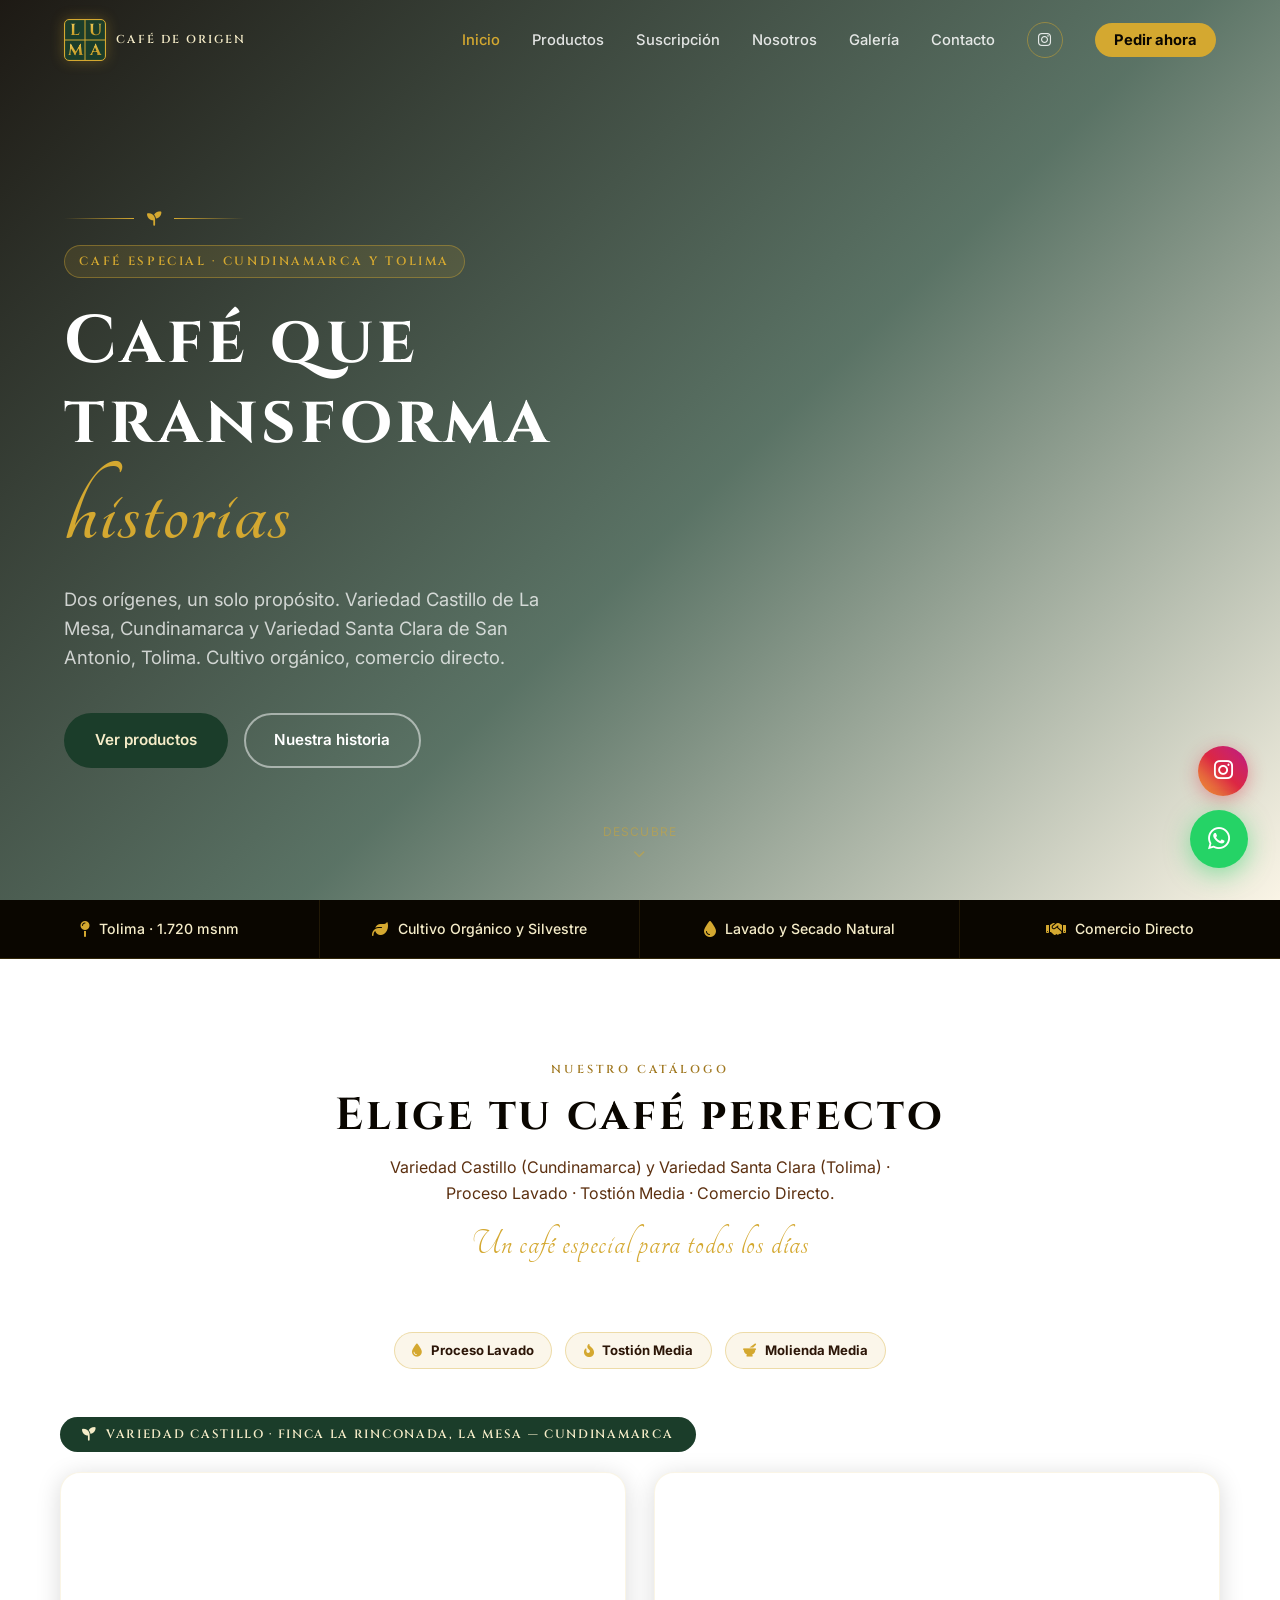
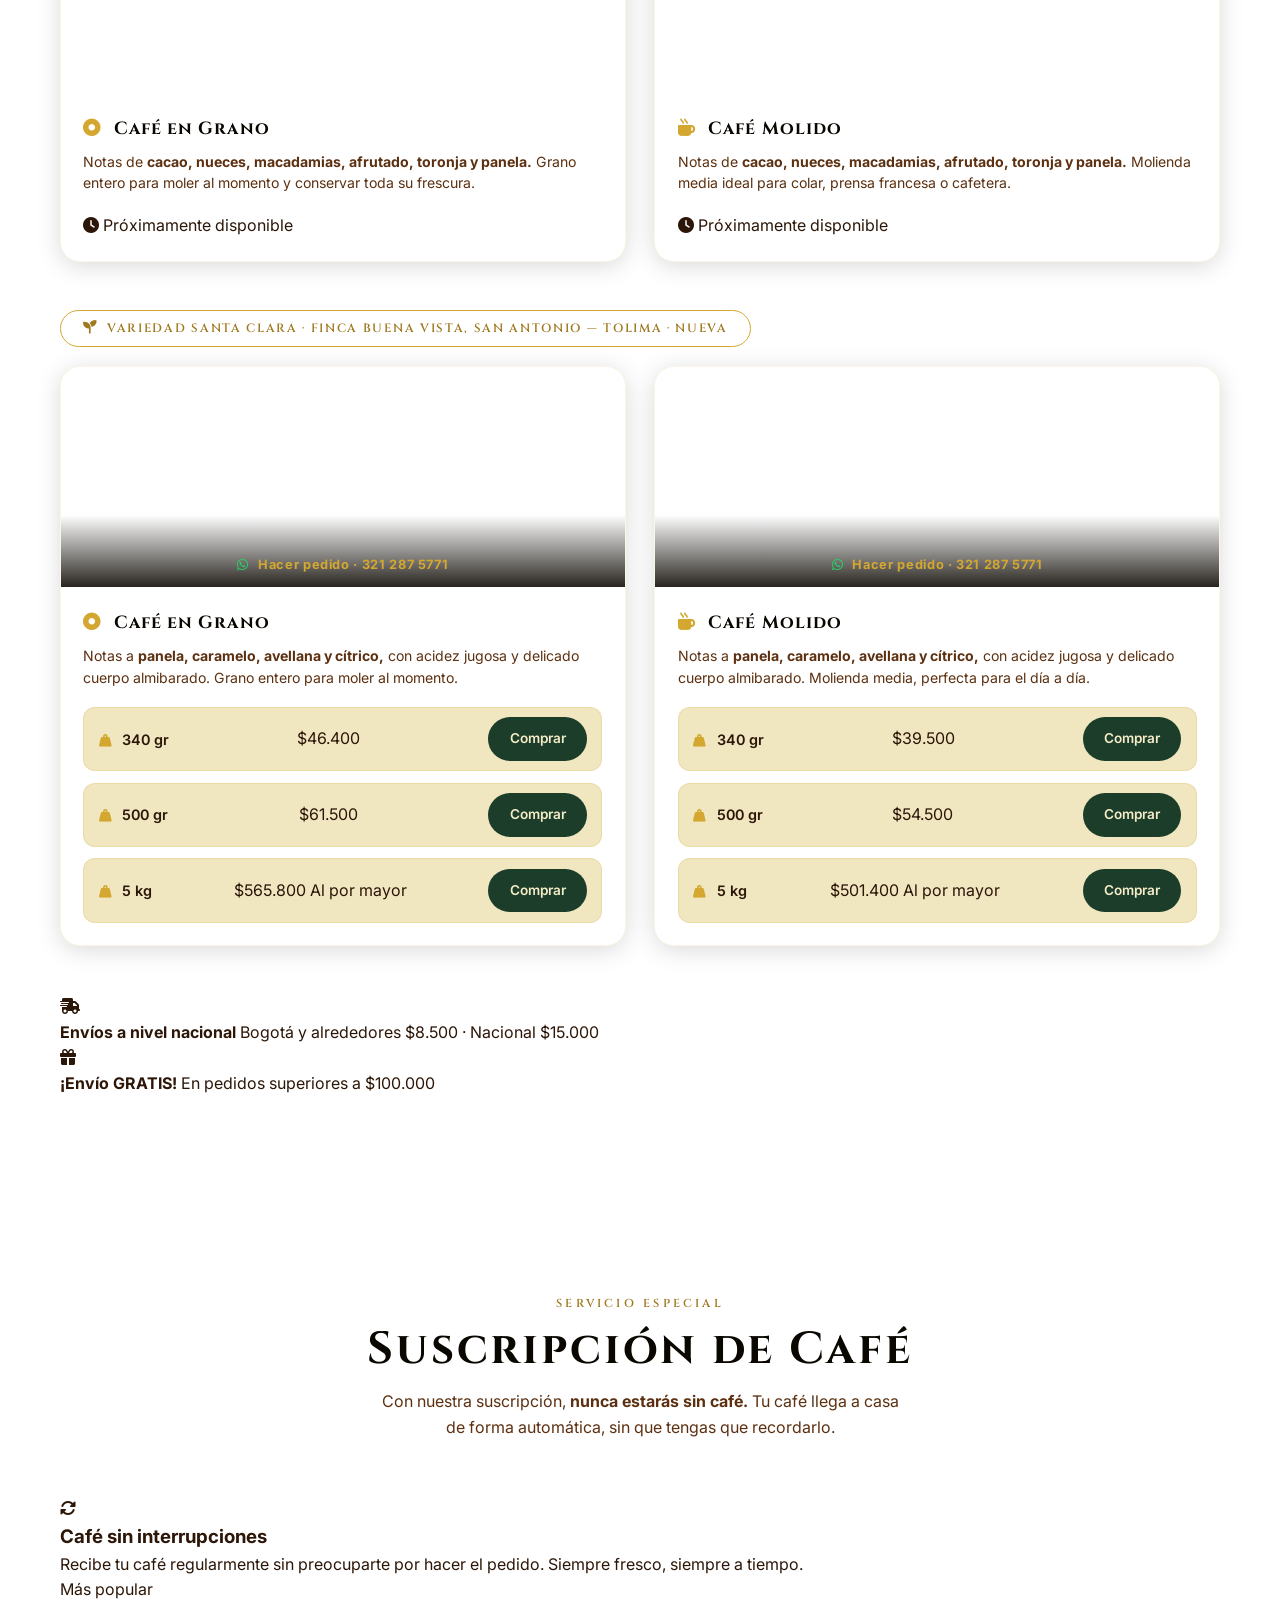
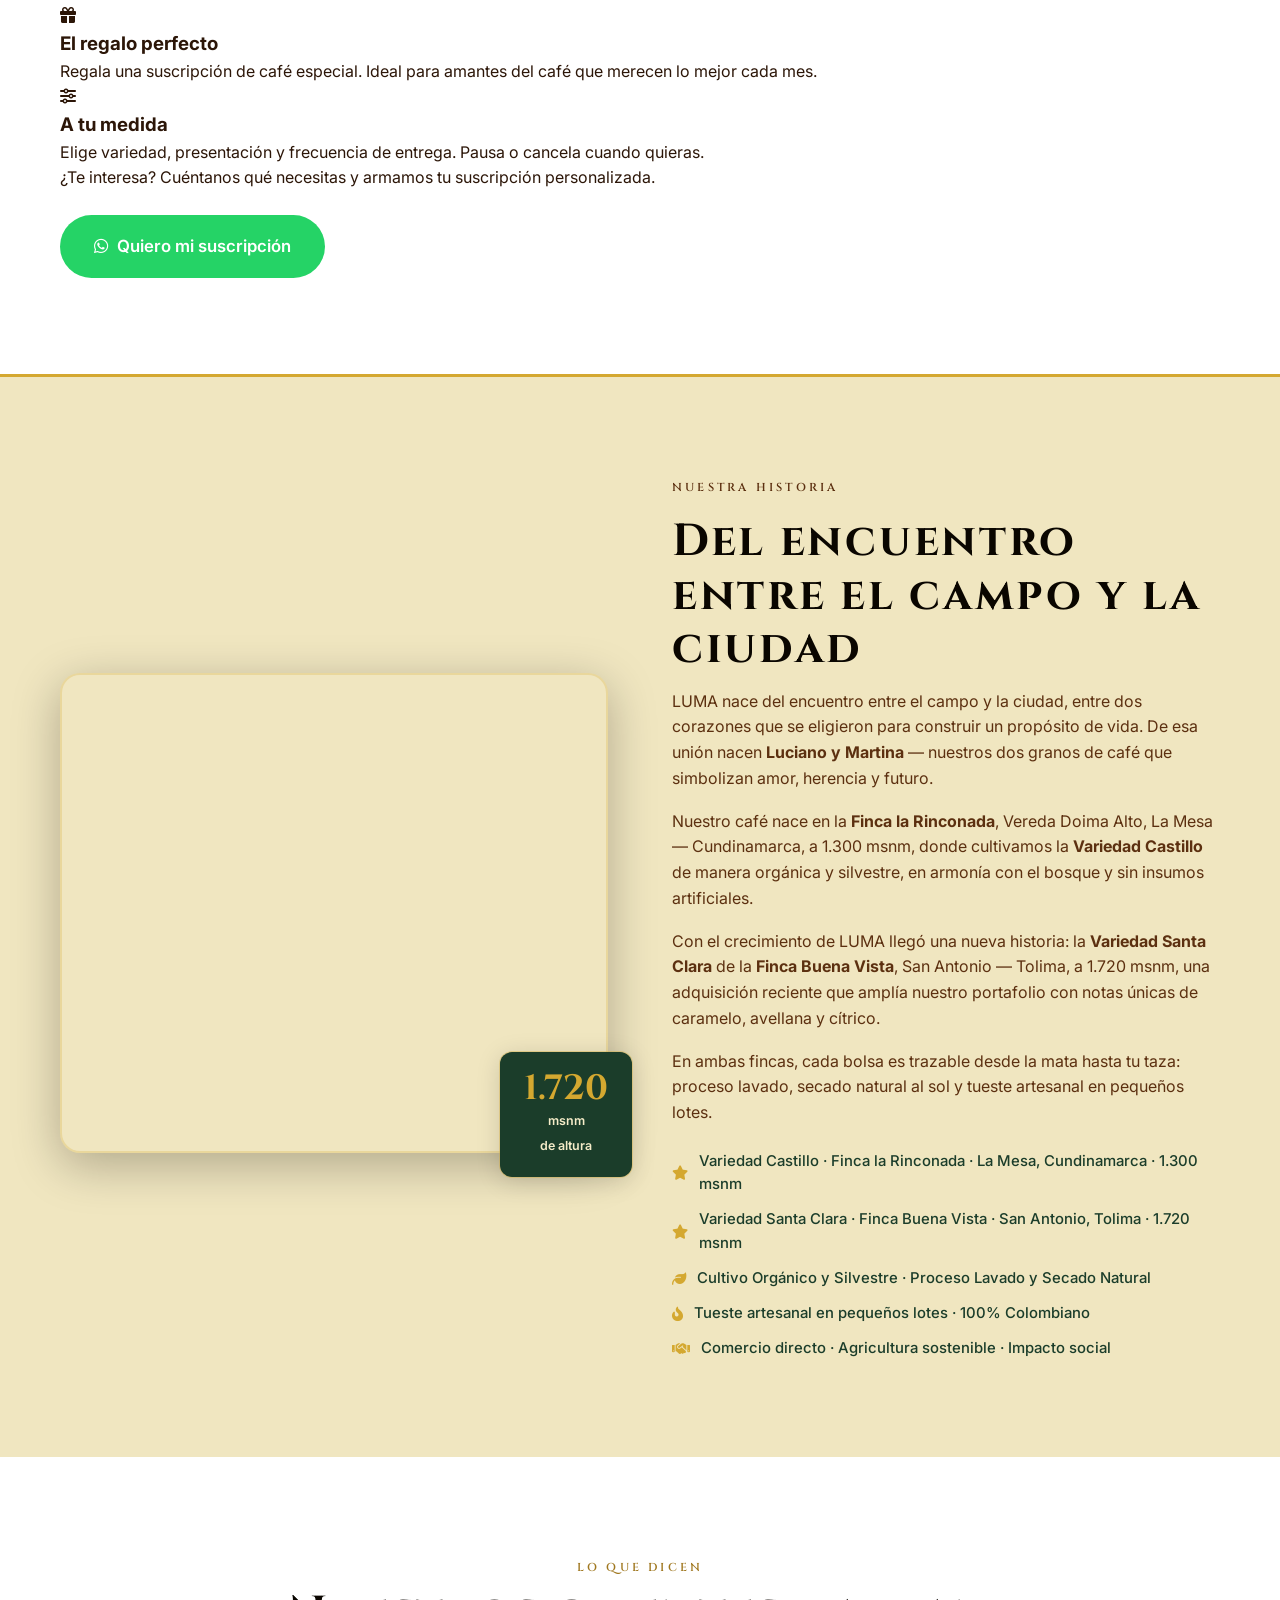
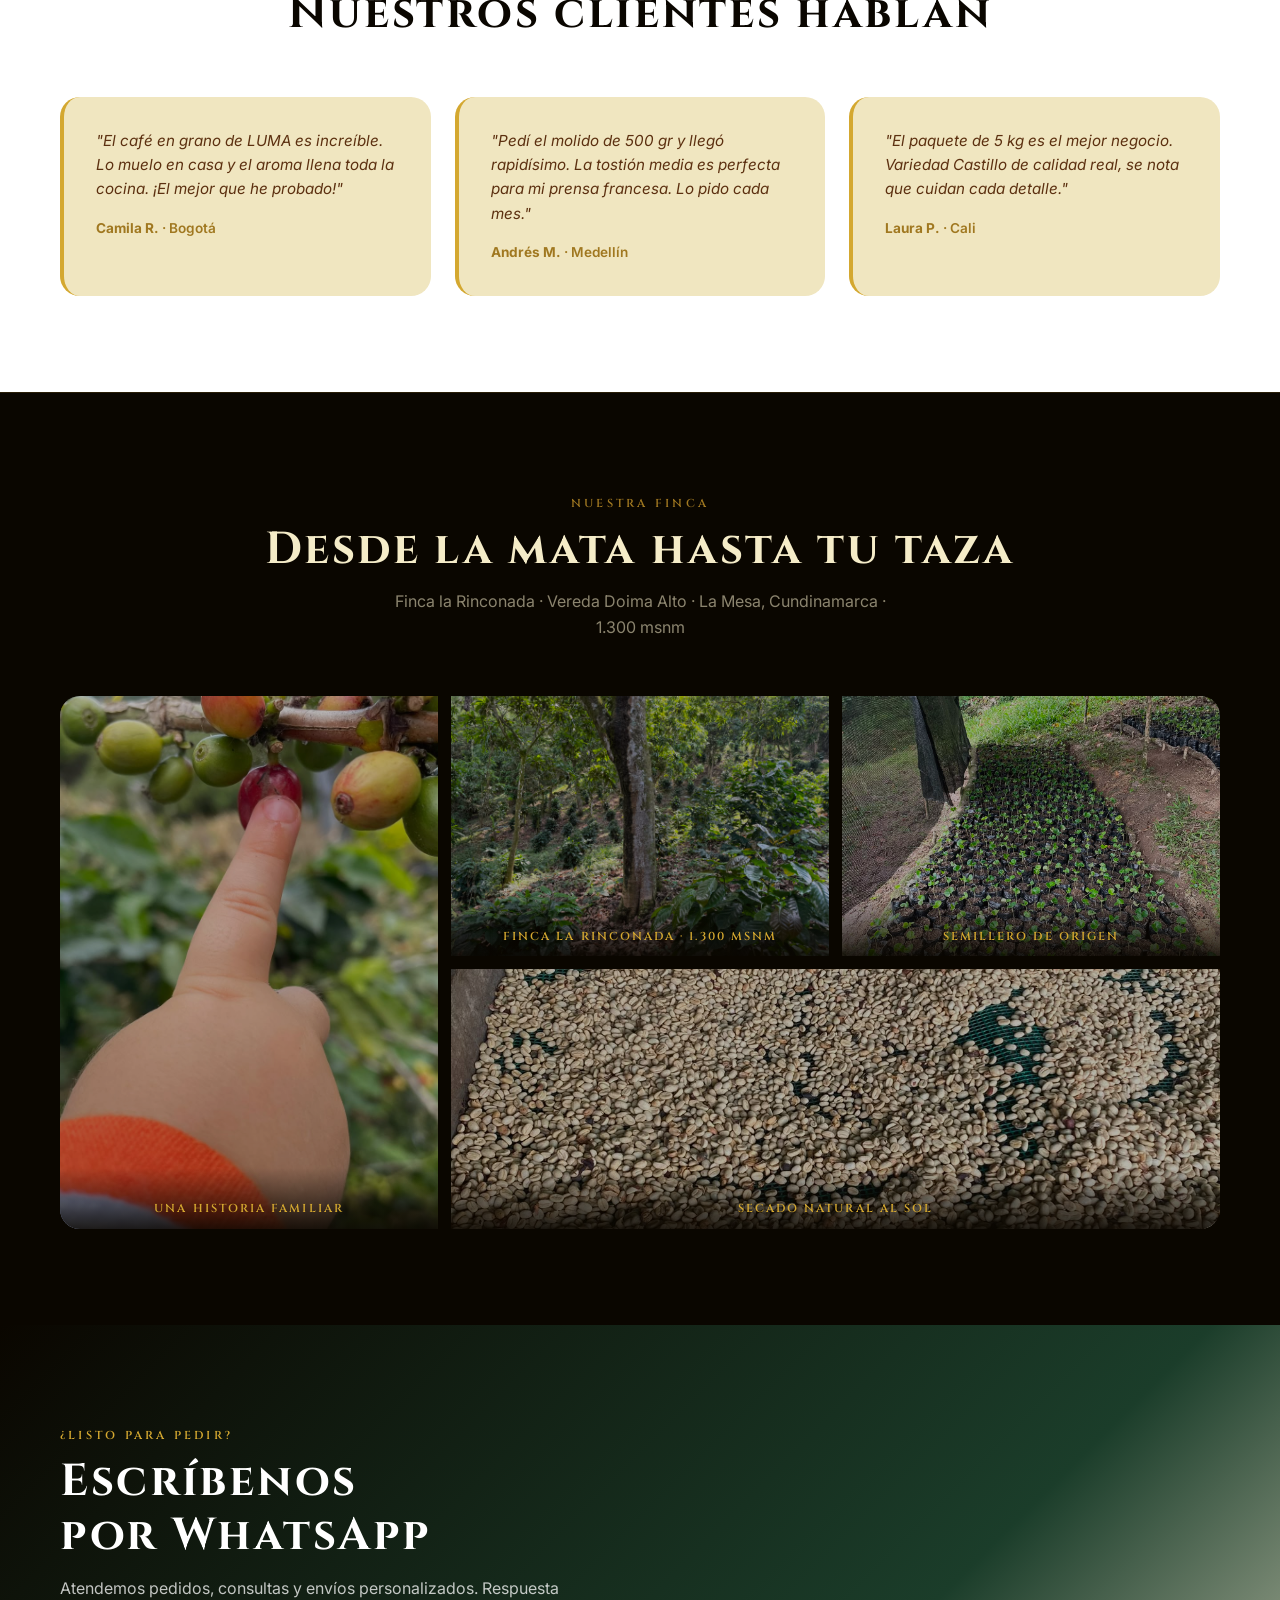
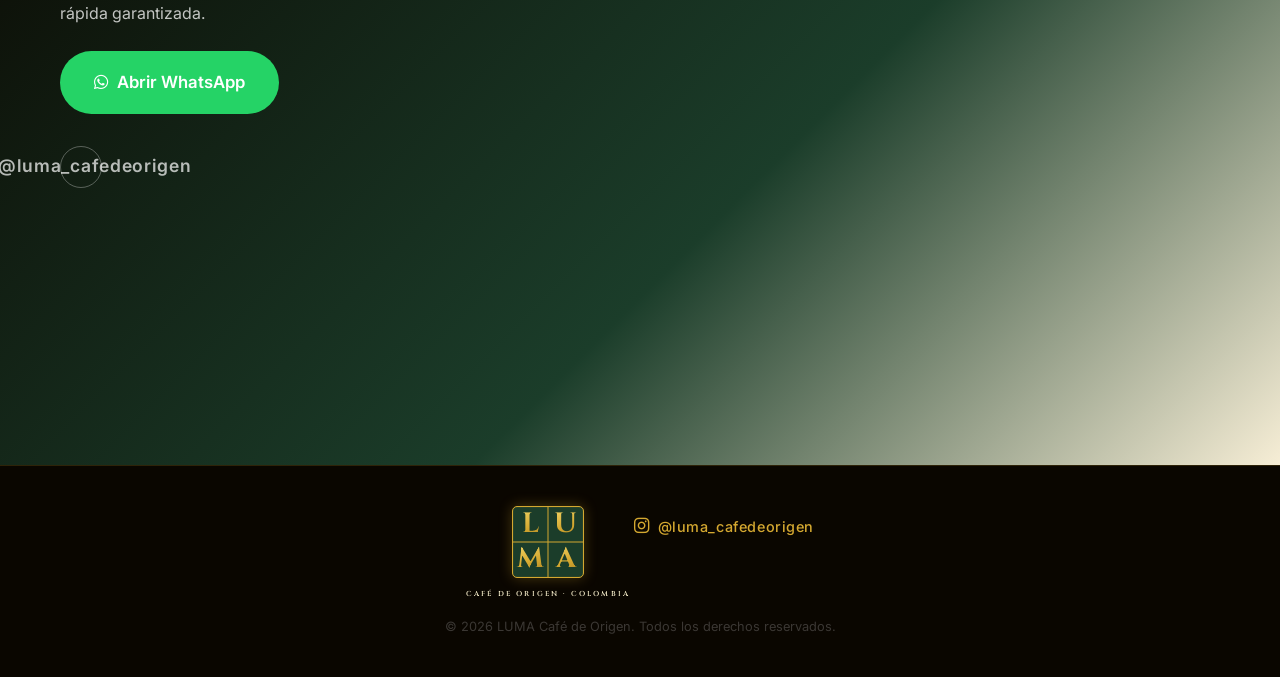
==== commit 5db07b1c: "Add files via upload" ====
--- a/LUMA-CAFE-DE-ORIGEN/index.html
+++ b/LUMA-CAFE-DE-ORIGEN/index.html
@@ -30,6 +30,7 @@
     <ul class="nav__links" id="navLinks">
       <li><a href="#inicio">Inicio</a></li>
       <li><a href="#productos">Productos</a></li>
+      <li><a href="#suscripcion">Suscripción</a></li>
       <li><a href="#nosotros">Nosotros</a></li>
       <li><a href="#galeria">Galería</a></li>
       <li><a href="#contacto">Contacto</a></li>
@@ -89,50 +90,24 @@
         </div>
         <div class="products__grid products__grid--two">
 
-          <article class="card">
-            <div class="card__img card__img--grano">
-              <a class="card__order-cta" href="https://wa.me/573212875771?text=Hola%2C%20quiero%20pedir%20Caf%C3%A9%20LUMA%20Castillo%20en%20Grano%20%F0%9F%99%8C" target="_blank" rel="noopener"><i class="fa-brands fa-whatsapp"></i> Hacer pedido · 321 287 5771</a>
-            </div>
+          <article class="card card--unavailable">
+            <div class="card__img card__img--grano"></div>
             <div class="card__body">
               <h3 class="card__name"><i class="fa-solid fa-circle-dot"></i> Café en Grano</h3>
               <p class="card__desc">Notas de <strong>cacao, nueces, macadamias, afrutado, toronja y panela.</strong> Grano entero para moler al momento y conservar toda su frescura.</p>
-              <div class="card__sizes">
-                <div class="size-row">
-                  <span class="size-label"><i class="fa-solid fa-weight-hanging"></i> 340 gr</span>
-                  <a href="https://wa.me/573212875771?text=Hola%2C%20quiero%20consultar%20el%20precio%20del%20Caf%C3%A9%20LUMA%20Castillo%20en%20Grano%20-%20340%20gr%20%F0%9F%99%8C" target="_blank" rel="noopener" class="btn btn--sm">Consultar precio</a>
-                </div>
-                <div class="size-row">
-                  <span class="size-label"><i class="fa-solid fa-weight-hanging"></i> 500 gr</span>
-                  <a href="https://wa.me/573212875771?text=Hola%2C%20quiero%20consultar%20el%20precio%20del%20Caf%C3%A9%20LUMA%20Castillo%20en%20Grano%20-%20500%20gr%20%F0%9F%99%8C" target="_blank" rel="noopener" class="btn btn--sm">Consultar precio</a>
-                </div>
-                <div class="size-row">
-                  <span class="size-label"><i class="fa-solid fa-weight-hanging"></i> 5 kg</span>
-                  <a href="https://wa.me/573212875771?text=Hola%2C%20quiero%20consultar%20el%20precio%20del%20Caf%C3%A9%20LUMA%20Castillo%20en%20Grano%20-%205%20kg%20%F0%9F%99%8C" target="_blank" rel="noopener" class="btn btn--sm">Consultar precio</a>
-                </div>
+              <div class="card__unavailable">
+                <i class="fa-solid fa-clock"></i> Próximamente disponible
               </div>
             </div>
           </article>
 
-          <article class="card">
-            <div class="card__img card__img--molido">
-              <a class="card__order-cta" href="https://wa.me/573212875771?text=Hola%2C%20quiero%20pedir%20Caf%C3%A9%20LUMA%20Castillo%20Molido%20%F0%9F%99%8C" target="_blank" rel="noopener"><i class="fa-brands fa-whatsapp"></i> Hacer pedido · 321 287 5771</a>
-            </div>
+          <article class="card card--unavailable">
+            <div class="card__img card__img--molido"></div>
             <div class="card__body">
               <h3 class="card__name"><i class="fa-solid fa-mug-hot"></i> Café Molido</h3>
               <p class="card__desc">Notas de <strong>cacao, nueces, macadamias, afrutado, toronja y panela.</strong> Molienda media ideal para colar, prensa francesa o cafetera.</p>
-              <div class="card__sizes">
-                <div class="size-row">
-                  <span class="size-label"><i class="fa-solid fa-weight-hanging"></i> 340 gr</span>
-                  <a href="https://wa.me/573212875771?text=Hola%2C%20quiero%20consultar%20el%20precio%20del%20Caf%C3%A9%20LUMA%20Castillo%20Molido%20-%20340%20gr%20%F0%9F%99%8C" target="_blank" rel="noopener" class="btn btn--sm">Consultar precio</a>
-                </div>
-                <div class="size-row">
-                  <span class="size-label"><i class="fa-solid fa-weight-hanging"></i> 500 gr</span>
-                  <a href="https://wa.me/573212875771?text=Hola%2C%20quiero%20consultar%20el%20precio%20del%20Caf%C3%A9%20LUMA%20Castillo%20Molido%20-%20500%20gr%20%F0%9F%99%8C" target="_blank" rel="noopener" class="btn btn--sm">Consultar precio</a>
-                </div>
-                <div class="size-row">
-                  <span class="size-label"><i class="fa-solid fa-weight-hanging"></i> 5 kg</span>
-                  <a href="https://wa.me/573212875771?text=Hola%2C%20quiero%20consultar%20el%20precio%20del%20Caf%C3%A9%20LUMA%20Castillo%20Molido%20-%205%20kg%20%F0%9F%99%8C" target="_blank" rel="noopener" class="btn btn--sm">Consultar precio</a>
-                </div>
+              <div class="card__unavailable">
+                <i class="fa-solid fa-clock"></i> Próximamente disponible
               </div>
             </div>
           </article>
@@ -149,7 +124,7 @@
 
           <article class="card">
             <div class="card__img card__img--sc-grano">
-              <a class="card__order-cta" href="https://wa.me/573212875771?text=Hola%2C%20quiero%20pedir%20Caf%C3%A9%20LUMA%20Santa%20Clara%20en%20Grano%20%F0%9F%99%8C" target="_blank" rel="noopener"><i class="fa-brands fa-whatsapp"></i> Hacer pedido · 321 287 5771</a>
+              <a class="card__order-cta" href="https://wa.me/573212875771?text=Hola!%20Quiero%20comprar%20Caf%C3%A9%20LUMA%20Santa%20Clara%20en%20Grano%20%F0%9F%99%8C" target="_blank" rel="noopener"><i class="fa-brands fa-whatsapp"></i> Hacer pedido · 321 287 5771</a>
             </div>
             <div class="card__body">
               <h3 class="card__name"><i class="fa-solid fa-circle-dot"></i> Café en Grano</h3>
@@ -157,15 +132,21 @@
               <div class="card__sizes">
                 <div class="size-row">
                   <span class="size-label"><i class="fa-solid fa-weight-hanging"></i> 340 gr</span>
-                  <a href="https://wa.me/573212875771?text=Hola%2C%20quiero%20consultar%20el%20precio%20del%20Caf%C3%A9%20LUMA%20Santa%20Clara%20en%20Grano%20-%20340%20gr%20%F0%9F%99%8C" target="_blank" rel="noopener" class="btn btn--sm">Consultar precio</a>
+                  <span class="size-price">$46.400</span>
+                  <a href="https://wa.me/573212875771?text=Hola!%20Quiero%20comprar%20Caf%C3%A9%20LUMA%20Santa%20Clara%20en%20Grano%20-%20340gr%20(%2446.400)%20%F0%9F%99%8C" target="_blank" rel="noopener" class="btn btn--sm btn--buy">Comprar</a>
                 </div>
                 <div class="size-row">
                   <span class="size-label"><i class="fa-solid fa-weight-hanging"></i> 500 gr</span>
-                  <a href="https://wa.me/573212875771?text=Hola%2C%20quiero%20consultar%20el%20precio%20del%20Caf%C3%A9%20LUMA%20Santa%20Clara%20en%20Grano%20-%20500%20gr%20%F0%9F%99%8C" target="_blank" rel="noopener" class="btn btn--sm">Consultar precio</a>
+                  <span class="size-price">$61.500</span>
+                  <a href="https://wa.me/573212875771?text=Hola!%20Quiero%20comprar%20Caf%C3%A9%20LUMA%20Santa%20Clara%20en%20Grano%20-%20500gr%20(%2461.500)%20%F0%9F%99%8C" target="_blank" rel="noopener" class="btn btn--sm btn--buy">Comprar</a>
                 </div>
                 <div class="size-row">
                   <span class="size-label"><i class="fa-solid fa-weight-hanging"></i> 5 kg</span>
-                  <a href="https://wa.me/573212875771?text=Hola%2C%20quiero%20consultar%20el%20precio%20del%20Caf%C3%A9%20LUMA%20Santa%20Clara%20en%20Grano%20-%205%20kg%20%F0%9F%99%8C" target="_blank" rel="noopener" class="btn btn--sm">Consultar precio</a>
+                  <div class="size-price-group">
+                    <span class="size-price">$565.800</span>
+                    <span class="size-wholesale">Al por mayor</span>
+                  </div>
+                  <a href="https://wa.me/573212875771?text=Hola!%20Quiero%20comprar%20Caf%C3%A9%20LUMA%20Santa%20Clara%20en%20Grano%20-%205kg%20(%24565.800%20al%20por%20mayor)%20%F0%9F%99%8C" target="_blank" rel="noopener" class="btn btn--sm btn--buy">Comprar</a>
                 </div>
               </div>
             </div>
@@ -173,7 +154,7 @@
 
           <article class="card">
             <div class="card__img card__img--sc-molido">
-              <a class="card__order-cta" href="https://wa.me/573212875771?text=Hola%2C%20quiero%20pedir%20Caf%C3%A9%20LUMA%20Santa%20Clara%20Molido%20%F0%9F%99%8C" target="_blank" rel="noopener"><i class="fa-brands fa-whatsapp"></i> Hacer pedido · 321 287 5771</a>
+              <a class="card__order-cta" href="https://wa.me/573212875771?text=Hola!%20Quiero%20comprar%20Caf%C3%A9%20LUMA%20Santa%20Clara%20Molido%20%F0%9F%99%8C" target="_blank" rel="noopener"><i class="fa-brands fa-whatsapp"></i> Hacer pedido · 321 287 5771</a>
             </div>
             <div class="card__body">
               <h3 class="card__name"><i class="fa-solid fa-mug-hot"></i> Café Molido</h3>
@@ -181,21 +162,79 @@
               <div class="card__sizes">
                 <div class="size-row">
                   <span class="size-label"><i class="fa-solid fa-weight-hanging"></i> 340 gr</span>
-                  <a href="https://wa.me/573212875771?text=Hola%2C%20quiero%20consultar%20el%20precio%20del%20Caf%C3%A9%20LUMA%20Santa%20Clara%20Molido%20-%20340%20gr%20%F0%9F%99%8C" target="_blank" rel="noopener" class="btn btn--sm">Consultar precio</a>
+                  <span class="size-price">$39.500</span>
+                  <a href="https://wa.me/573212875771?text=Hola!%20Quiero%20comprar%20Caf%C3%A9%20LUMA%20Santa%20Clara%20Molido%20-%20340gr%20(%2439.500)%20%F0%9F%99%8C" target="_blank" rel="noopener" class="btn btn--sm btn--buy">Comprar</a>
                 </div>
                 <div class="size-row">
                   <span class="size-label"><i class="fa-solid fa-weight-hanging"></i> 500 gr</span>
-                  <a href="https://wa.me/573212875771?text=Hola%2C%20quiero%20consultar%20el%20precio%20del%20Caf%C3%A9%20LUMA%20Santa%20Clara%20Molido%20-%20500%20gr%20%F0%9F%99%8C" target="_blank" rel="noopener" class="btn btn--sm">Consultar precio</a>
+                  <span class="size-price">$54.500</span>
+                  <a href="https://wa.me/573212875771?text=Hola!%20Quiero%20comprar%20Caf%C3%A9%20LUMA%20Santa%20Clara%20Molido%20-%20500gr%20(%2454.500)%20%F0%9F%99%8C" target="_blank" rel="noopener" class="btn btn--sm btn--buy">Comprar</a>
                 </div>
                 <div class="size-row">
                   <span class="size-label"><i class="fa-solid fa-weight-hanging"></i> 5 kg</span>
-                  <a href="https://wa.me/573212875771?text=Hola%2C%20quiero%20consultar%20el%20precio%20del%20Caf%C3%A9%20LUMA%20Santa%20Clara%20Molido%20-%205%20kg%20%F0%9F%99%8C" target="_blank" rel="noopener" class="btn btn--sm">Consultar precio</a>
+                  <div class="size-price-group">
+                    <span class="size-price">$501.400</span>
+                    <span class="size-wholesale">Al por mayor</span>
+                  </div>
+                  <a href="https://wa.me/573212875771?text=Hola!%20Quiero%20comprar%20Caf%C3%A9%20LUMA%20Santa%20Clara%20Molido%20-%205kg%20(%24501.400%20al%20por%20mayor)%20%F0%9F%99%8C" target="_blank" rel="noopener" class="btn btn--sm btn--buy">Comprar</a>
                 </div>
               </div>
             </div>
           </article>
 
         </div>
+      </div>
+      <!-- ENVÍOS -->
+      <div class="shipping-banner">
+        <div class="shipping-banner__item">
+          <i class="fa-solid fa-truck-fast"></i>
+          <div>
+            <strong>Envíos a nivel nacional</strong>
+            <span>Bogotá y alrededores $8.500 · Nacional $15.000</span>
+          </div>
+        </div>
+        <div class="shipping-banner__item shipping-banner__item--free">
+          <i class="fa-solid fa-gift"></i>
+          <div>
+            <strong>¡Envío GRATIS!</strong>
+            <span>En pedidos superiores a $100.000</span>
+          </div>
+        </div>
+      </div>
+    </div>
+  </section>
+
+  <!-- SUSCRIPCIÓN -->
+  <section class="section suscripcion" id="suscripcion">
+    <div class="container">
+      <div class="section__header">
+        <p class="section__label">Servicio especial</p>
+        <h2 class="section__title">Suscripción de Café</h2>
+        <p class="section__sub">Con nuestra suscripción, <strong>nunca estarás sin café.</strong> Tu café llega a casa de forma automática, sin que tengas que recordarlo.</p>
+      </div>
+      <div class="suscripcion__grid">
+        <div class="suscripcion__card">
+          <div class="suscripcion__icon"><i class="fa-solid fa-rotate"></i></div>
+          <h3>Café sin interrupciones</h3>
+          <p>Recibe tu café regularmente sin preocuparte por hacer el pedido. Siempre fresco, siempre a tiempo.</p>
+        </div>
+        <div class="suscripcion__card suscripcion__card--featured">
+          <div class="suscripcion__badge">Más popular</div>
+          <div class="suscripcion__icon"><i class="fa-solid fa-gift"></i></div>
+          <h3>El regalo perfecto</h3>
+          <p>Regala una suscripción de café especial. Ideal para amantes del café que merecen lo mejor cada mes.</p>
+        </div>
+        <div class="suscripcion__card">
+          <div class="suscripcion__icon"><i class="fa-solid fa-sliders"></i></div>
+          <h3>A tu medida</h3>
+          <p>Elige variedad, presentación y frecuencia de entrega. Pausa o cancela cuando quieras.</p>
+        </div>
+      </div>
+      <div class="suscripcion__cta">
+        <p>¿Te interesa? Cuéntanos qué necesitas y armamos tu suscripción personalizada.</p>
+        <a href="https://wa.me/573212875771?text=Hola!%20Me%20interesa%20la%20suscripci%C3%B3n%20de%20Caf%C3%A9%20LUMA%20%F0%9F%99%8C%20Qu%C3%ADero%20saber%20m%C3%A1s." target="_blank" rel="noopener" class="btn btn--whatsapp">
+          <i class="fa-brands fa-whatsapp"></i> Quiero mi suscripción
+        </a>
       </div>
     </div>
   </section>
